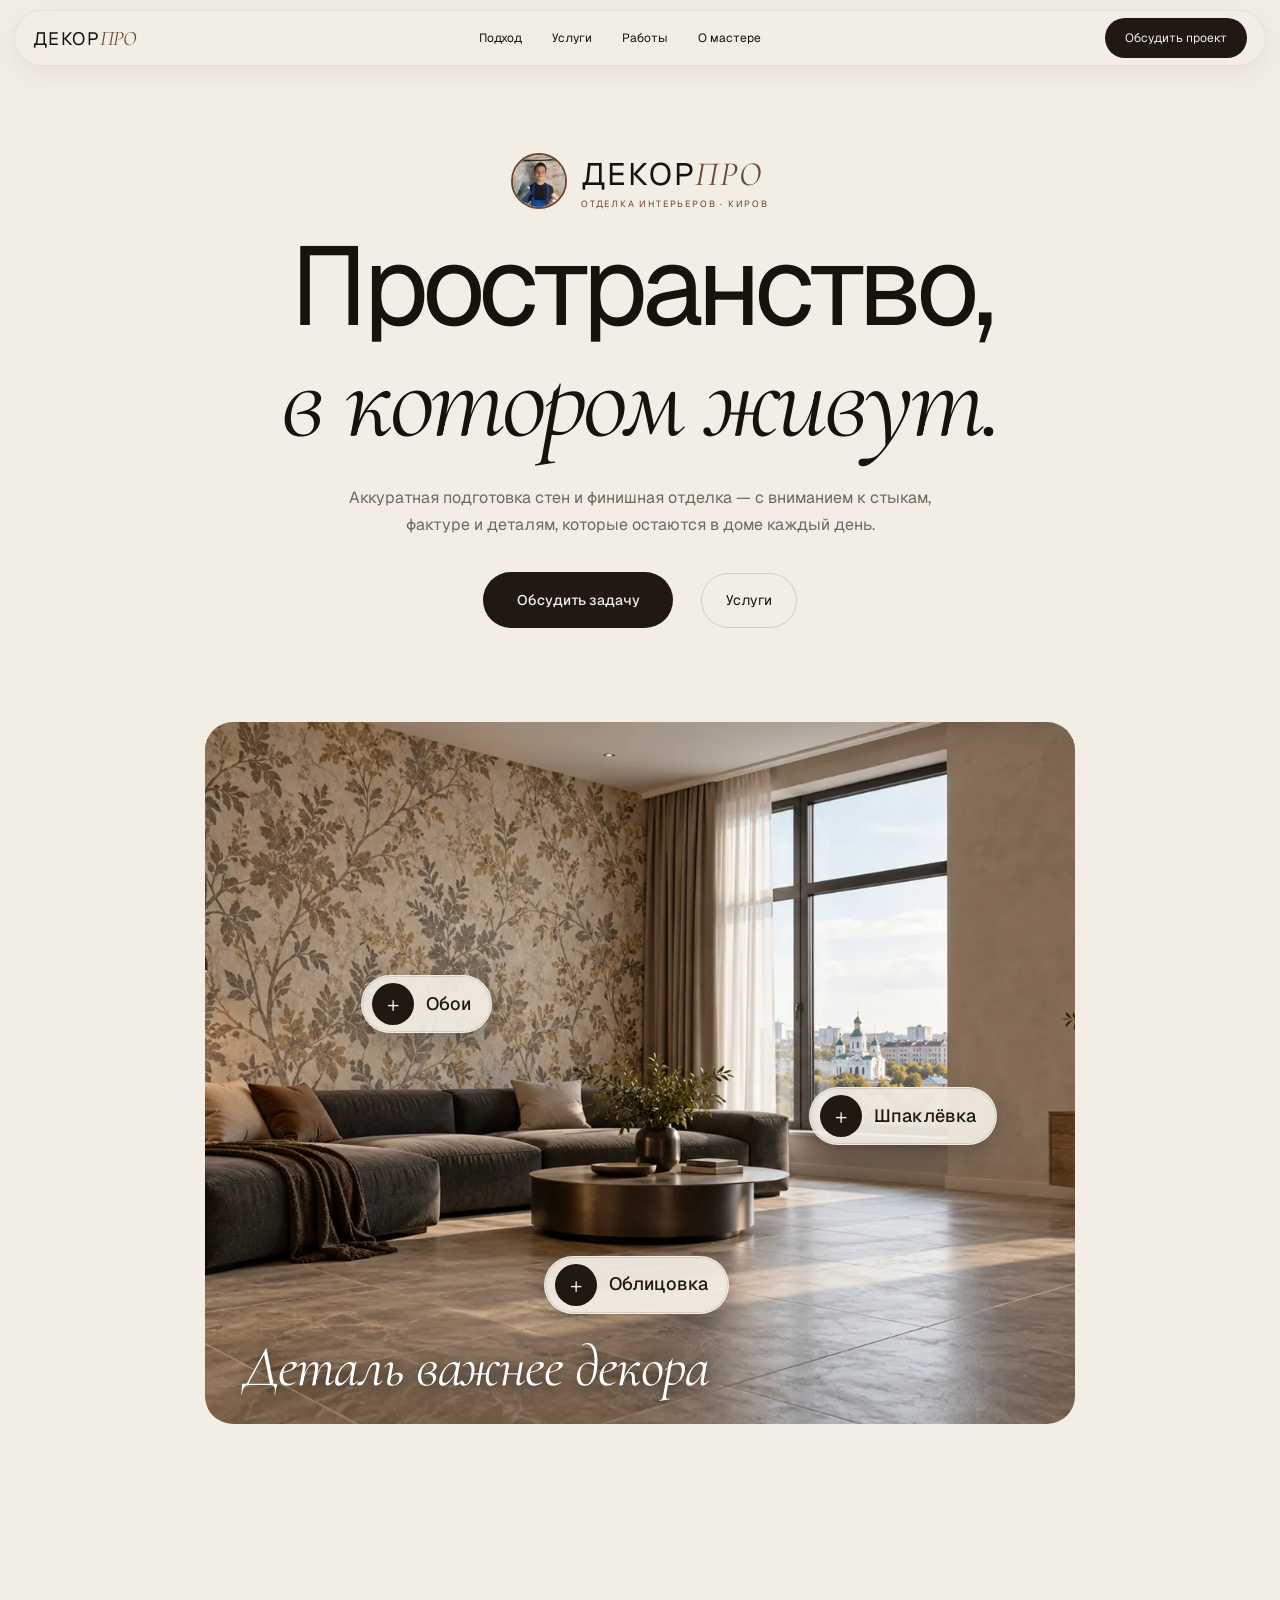
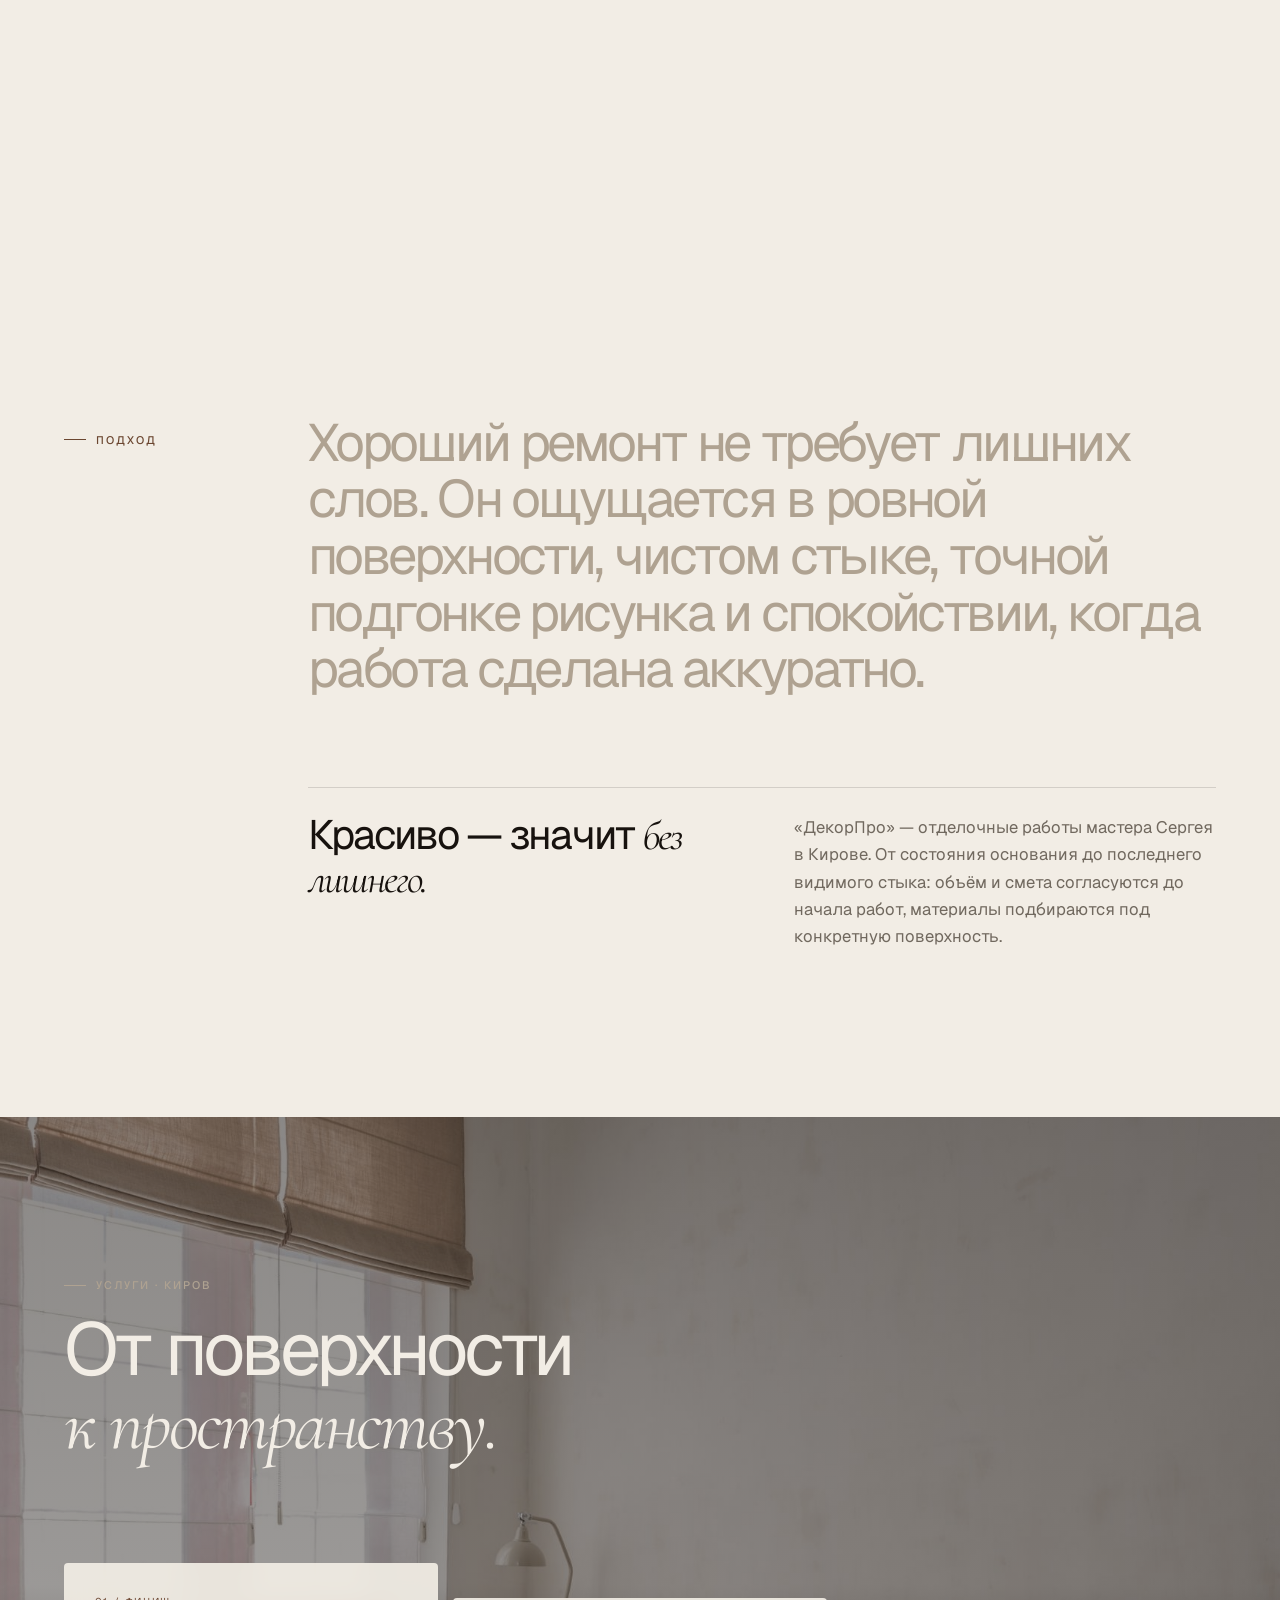
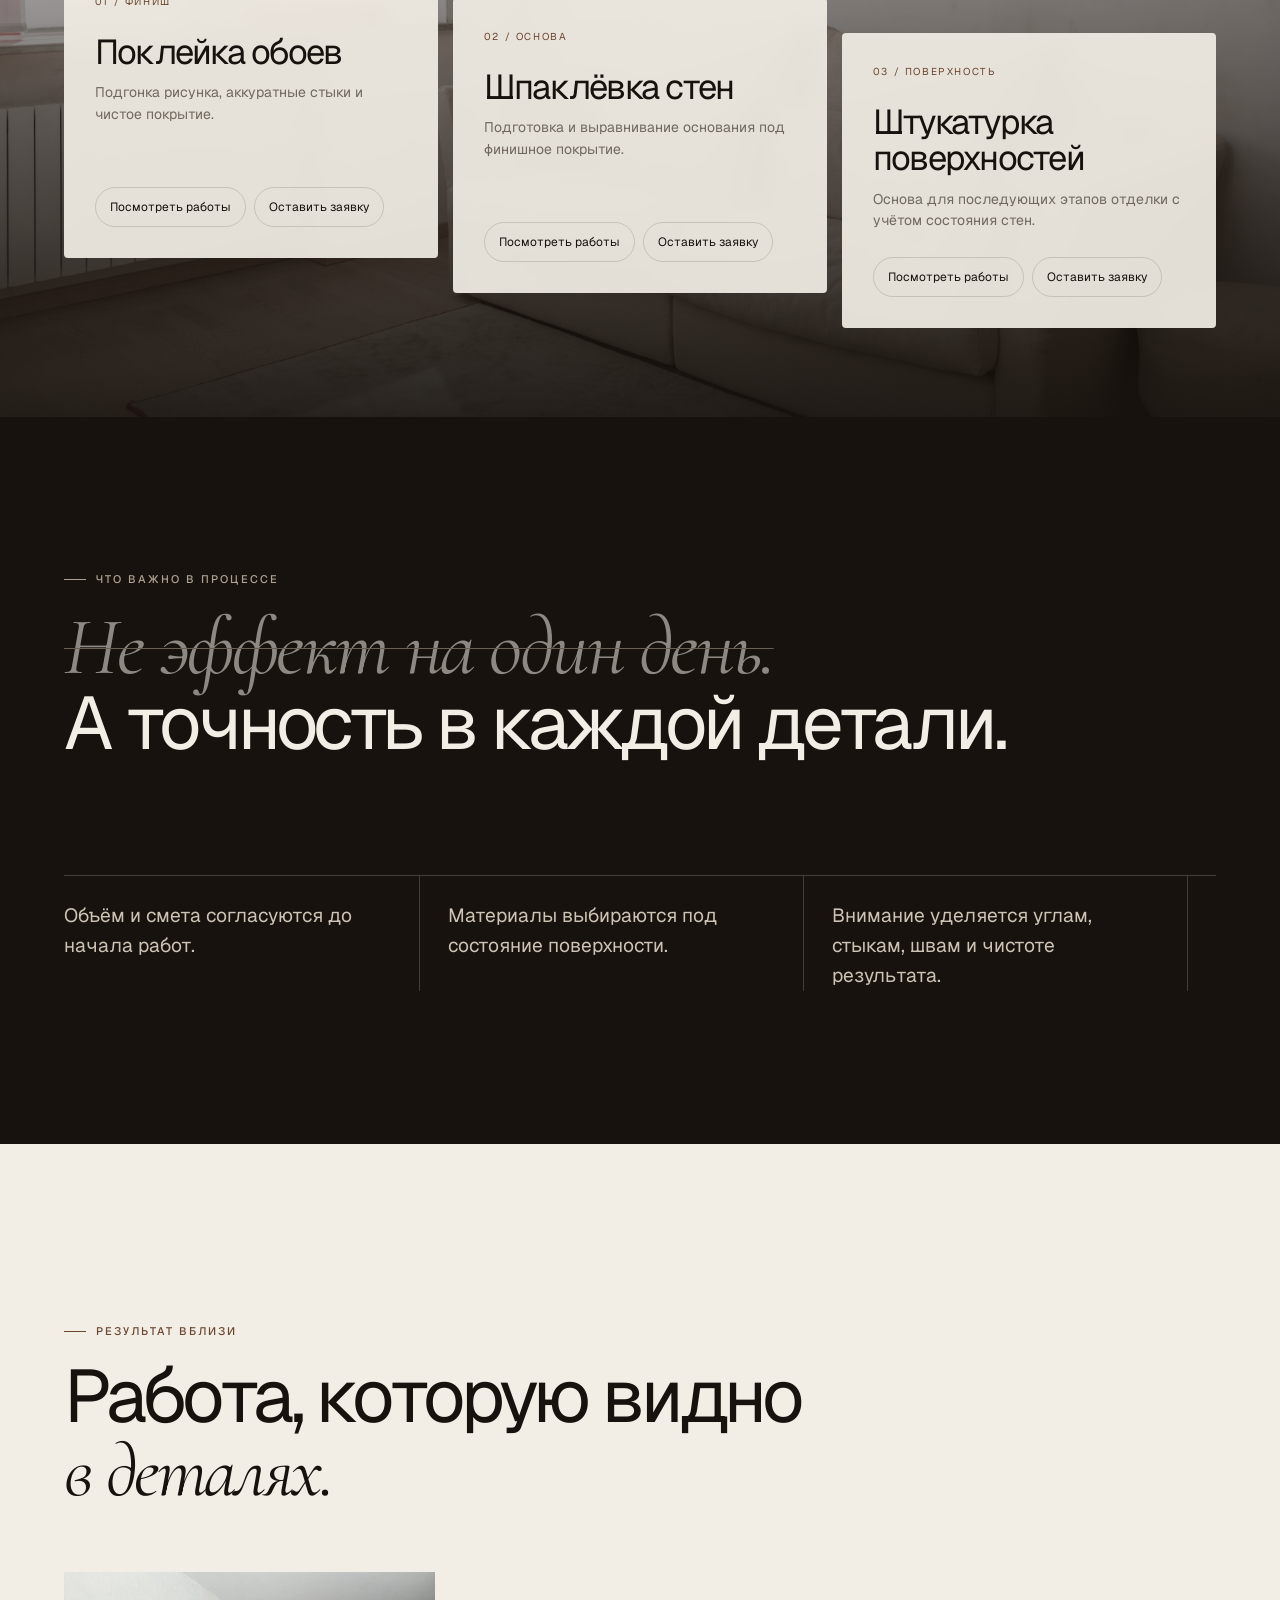
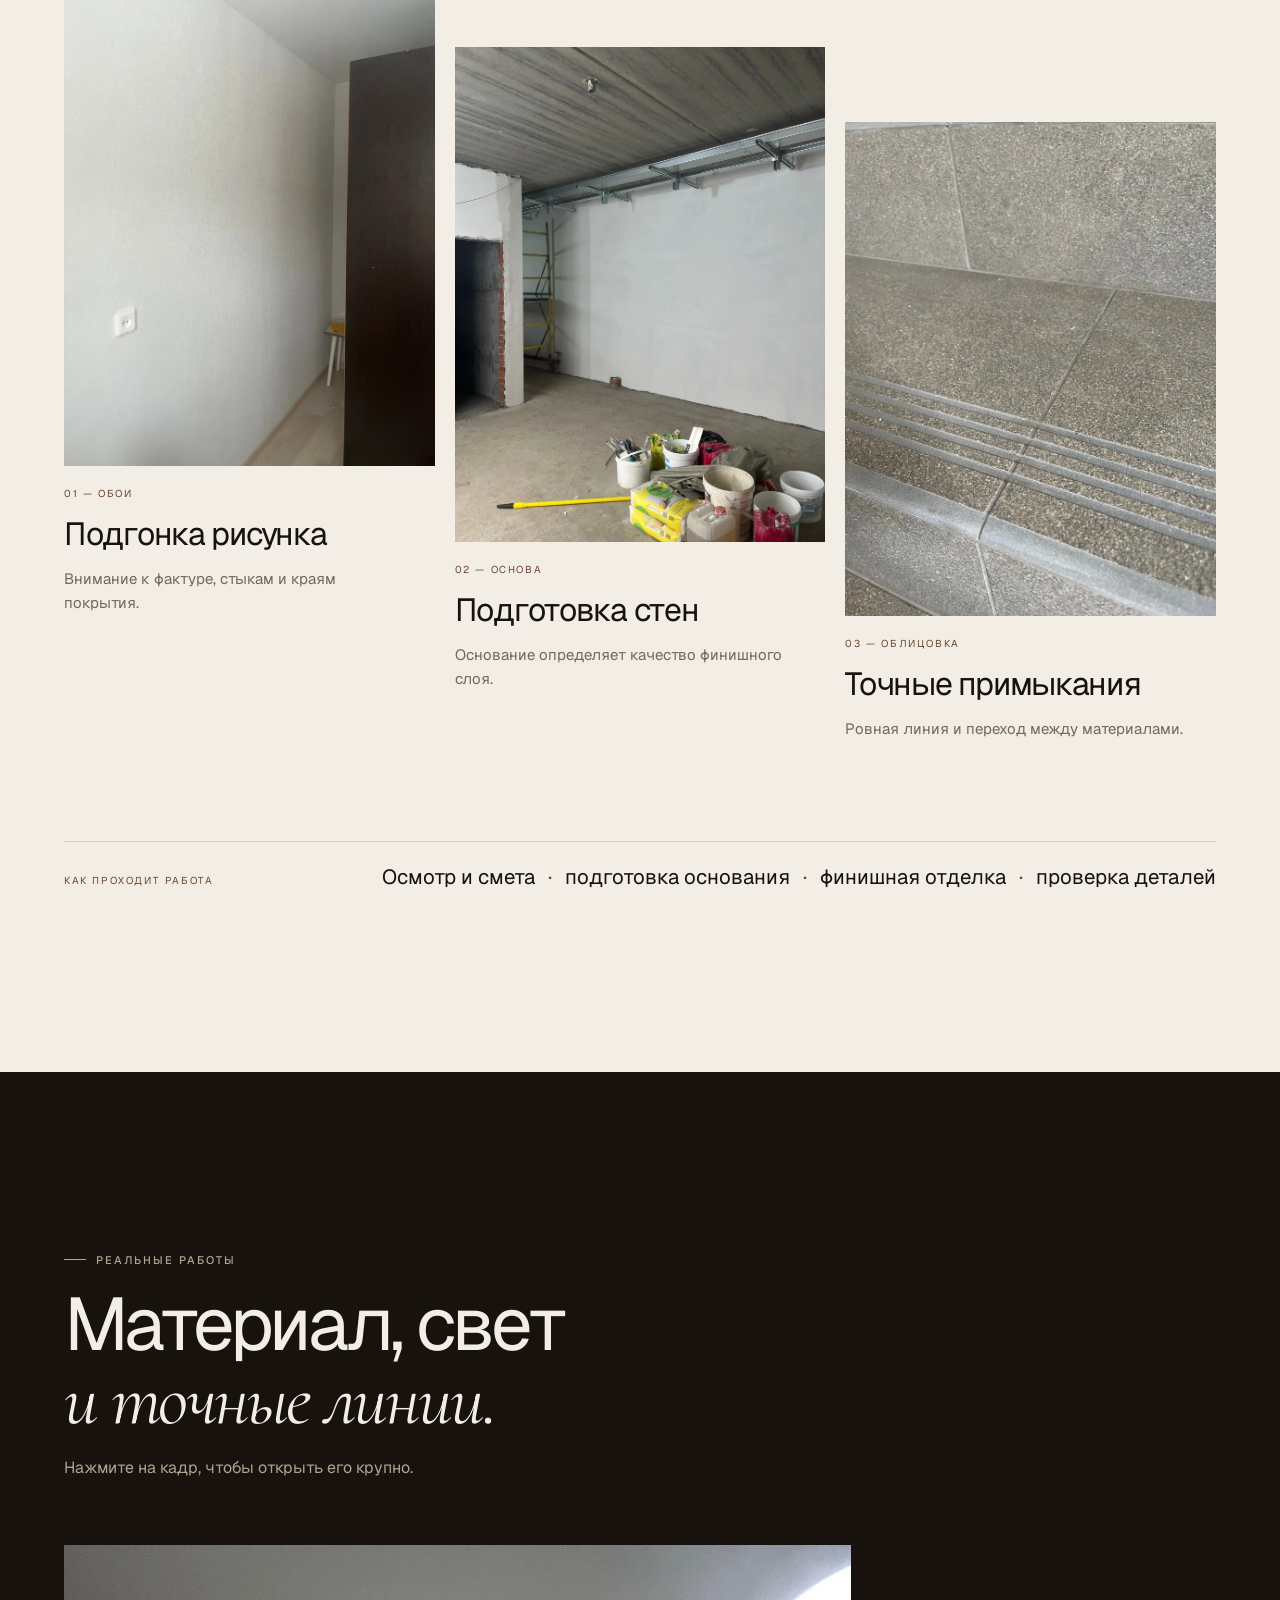
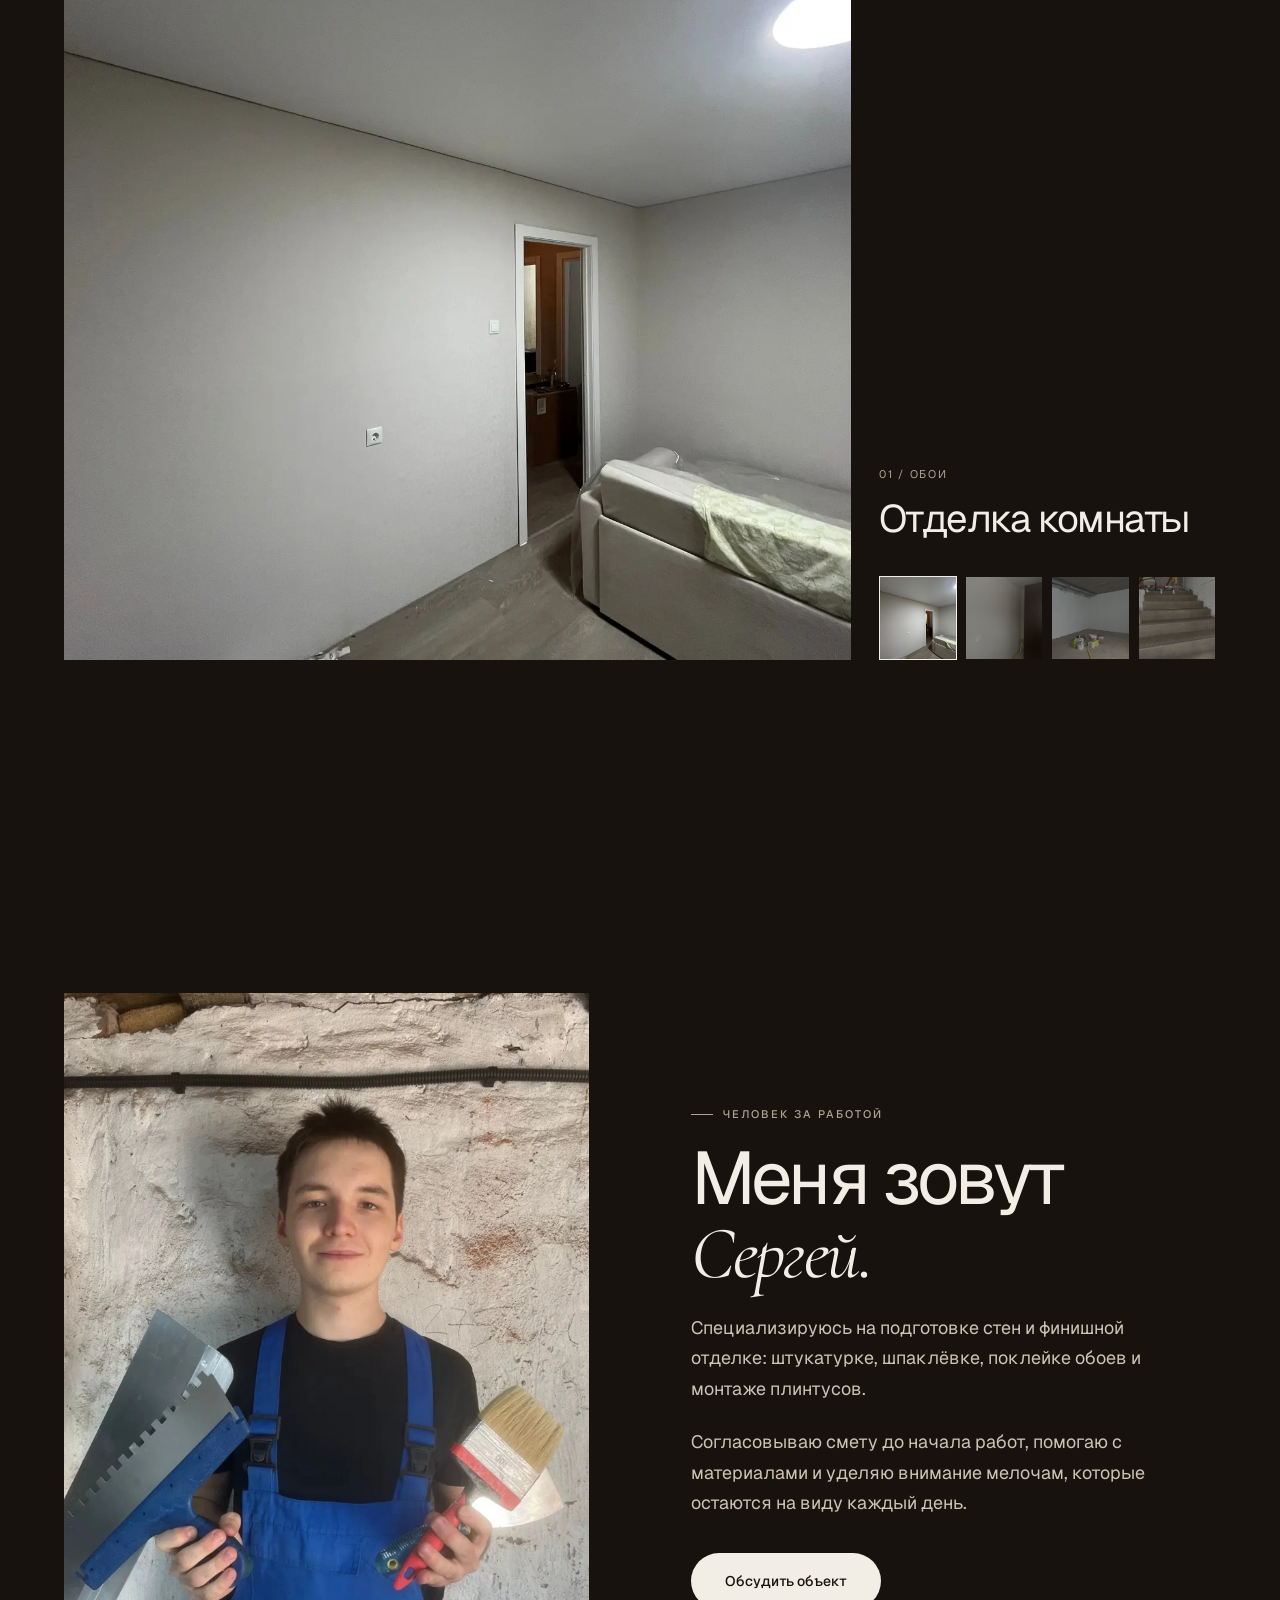
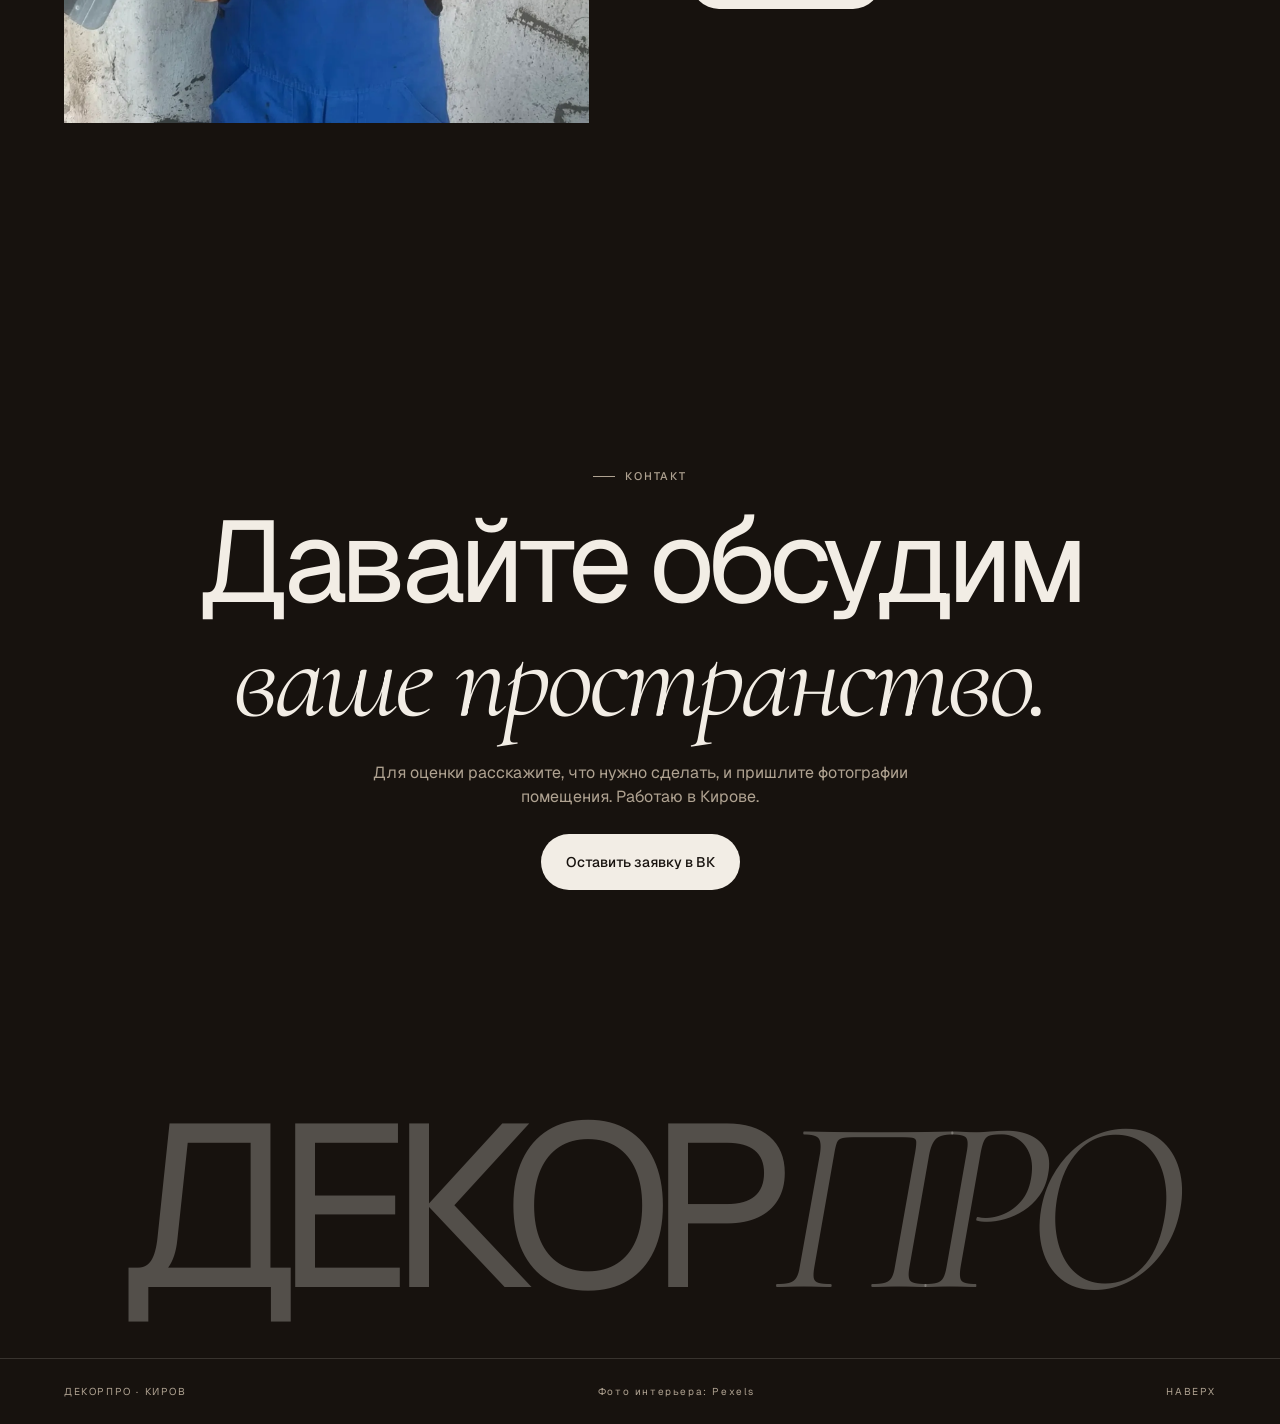
==== index.html @ c345dfd0 "Build DecorPro site and refine responsive interactions" ====
<!doctype html>
<html lang="ru">
<head>
  <meta charset="utf-8">
  <meta name="viewport" content="width=device-width,initial-scale=1">
  <meta name="description" content="ДекорПро — отделка интерьеров в Кирове. Поклейка обоев, шпаклёвка стен и штукатурка поверхностей. Работы мастера Сергея.">
  <title>ДекорПро — отделка интерьеров в Кирове</title>
  <link rel="preconnect" href="https://fonts.googleapis.com"><link rel="preconnect" href="https://fonts.gstatic.com" crossorigin>
  <link href="https://fonts.googleapis.com/css2?family=Cormorant+Garamond:ital,wght@0,400;1,400;1,500&family=Geist:wght@300..600&display=swap" rel="stylesheet">
  <link rel="stylesheet" href="site.css"><link rel="stylesheet" href="master.css"><link rel="stylesheet" href="revision.css">
</head>
<body>
  <a class="skip" href="#main">К содержанию</a>
  <div class="intro-screen" aria-hidden="true"><span>ДЕКОР</span><i>ПРО</i><small>ОТДЕЛКА ИНТЕРЬЕРОВ · КИРОВ</small></div>
  <header class="nav" data-nav>
    <a class="wordmark" href="#top" aria-label="ДекорПро — наверх">ДЕКОР<i>ПРО</i></a>
    <nav aria-label="Основная навигация"><a href="#approach">Подход</a><a href="#services">Услуги</a><a href="#works">Работы</a><a href="#master">О мастере</a></nav>
    <a class="nav-cta" href="#services">Обсудить проект</a>
    <button class="burger" type="button" aria-label="Открыть меню" aria-expanded="false" aria-controls="mobile-menu"><span></span><span></span></button>
  </header>
  <aside class="mobile-menu" id="mobile-menu" aria-hidden="true" inert><a href="#approach">Подход</a><a href="#services">Услуги</a><a href="#works">Работы</a><a href="#master">О мастере</a><a href="#services">Обсудить проект</a></aside>
  <main id="main">
    <section class="hero" id="top">
      <div class="wrap hero-copy">
        <div class="hero-brandline"><span class="hero-brandphoto"><img src="assets/sergey.webp" alt=""></span><span>ДЕКОР<i>ПРО</i><small>ОТДЕЛКА ИНТЕРЬЕРОВ · КИРОВ</small></span></div>
        <h1 class="display">Пространство,<br><span>в котором живут.</span></h1>
        <p class="hero-lead">Аккуратная подготовка стен и финишная отделка — с вниманием к стыкам, фактуре и деталям, которые остаются в доме каждый день.</p>
        <div class="hero-actions"><a class="pill" href="#room">Обсудить задачу</a><a class="quiet-link" href="#services">Услуги</a></div>
      </div>
      <div class="hero-stage" id="room" data-hero-stage><figure class="hero-frame">
        <img src="assets/room-concept.webp" alt="Визуализация тёплого интерьера с обоями, окном и отделанным полом" fetchpriority="high">
        <a class="hero-hotspot hero-hotspot--wall" href="#wallpaper">Обои</a>
        <a class="hero-hotspot hero-hotspot--window" href="#plaster">Шпаклёвка</a>
        <a class="hero-hotspot hero-hotspot--floor" href="services.html#tiling">Облицовка</a>
        <figcaption><span>Деталь важнее декора</span></figcaption>
      </figure></div>
    </section>
    <section class="approach-combined" id="approach"><div class="wrap approach-grid">
      <p class="kicker">Подход</p><div><p class="word-scrub">Хороший ремонт не требует лишних слов. Он ощущается в ровной поверхности, чистом стыке, точной подгонке рисунка и спокойствии, когда работа сделана аккуратно.</p>
      <div class="approach-story"><h2>Красиво — значит <em>без лишнего.</em></h2><p>«ДекорПро» — отделочные работы мастера Сергея в Кирове. От состояния основания до последнего видимого стыка: объём и смета согласуются до начала работ, материалы подбираются под конкретную поверхность.</p></div></div>
    </div></section>
    <section class="service-showcase" id="services"><img class="service-backdrop" src="assets/services-interior.jpg" alt="" loading="lazy"><div class="service-shade"></div><div class="wrap service-showcase-inner">
      <p class="kicker light">Услуги · Киров</p><h2 class="heading">От поверхности<br><span>к пространству.</span></h2>
      <div class="service-cards">
        <article id="wallpaper"><span>01 / ФИНИШ</span><h3>Поклейка обоев</h3><p>Подгонка рисунка, аккуратные стыки и чистое покрытие.</p><div><a href="#works">Посмотреть работы</a><a href="https://vk.ru/dekorprokirov" target="_blank" rel="noopener">Оставить заявку</a></div></article>
        <article id="plaster"><span>02 / ОСНОВА</span><h3>Шпаклёвка стен</h3><p>Подготовка и выравнивание основания под финишное покрытие.</p><div><a href="#works">Посмотреть работы</a><a href="https://vk.ru/dekorprokirov" target="_blank" rel="noopener">Оставить заявку</a></div></article>
        <article id="stucco"><span>03 / ПОВЕРХНОСТЬ</span><h3>Штукатурка поверхностей</h3><p>Основа для последующих этапов отделки с учётом состояния стен.</p><div><a href="#works">Посмотреть работы</a><a href="https://vk.ru/dekorprokirov" target="_blank" rel="noopener">Оставить заявку</a></div></article>
      </div>
    </div></section>
    <section class="dark principles"><div class="wrap"><p class="kicker light">Что важно в процессе</p><h2 class="heading"><s>Не эффект на один день.</s><br><span>А точность в каждой детали.</span></h2><div class="principle-grid"><p>Объём и смета согласуются до начала работ.</p><p>Материалы выбираются под состояние поверхности.</p><p>Внимание уделяется углам, стыкам, швам и чистоте результата.</p></div></div></section>
    <section class="details" id="details"><div class="wrap"><p class="kicker">Результат вблизи</p><h2 class="heading">Работа, которую видно<br><span>в деталях.</span></h2><div class="detail-grid">
      <article class="detail-card"><img src="assets/oboi-2.webp" alt="Фактура обоев" loading="lazy"><span>01 — ОБОИ</span><h3>Подгонка рисунка</h3><p>Внимание к фактуре, стыкам и краям покрытия.</p></article>
      <article class="detail-card"><img src="assets/shpaklevka-2.webp" alt="Подготовленная стена" loading="lazy"><span>02 — ОСНОВА</span><h3>Подготовка стен</h3><p>Основание определяет качество финишного слоя.</p></article>
      <article class="detail-card"><img src="assets/oblicovka-2.webp" alt="Деталь облицовки" loading="lazy"><span>03 — ОБЛИЦОВКА</span><h3>Точные примыкания</h3><p>Ровная линия и переход между материалами.</p></article>
    </div><div class="compact-steps"><span>КАК ПРОХОДИТ РАБОТА</span><p>Осмотр и смета <i>·</i> подготовка основания <i>·</i> финишная отделка <i>·</i> проверка деталей</p></div></div></section>
    <section class="portfolio dark" id="works"><div class="wrap"><p class="kicker light">Реальные работы</p><h2 class="heading">Материал, свет<br><span>и точные линии.</span></h2><p class="portfolio-lead">Нажмите на кадр, чтобы открыть его крупно.</p><div class="gallery" data-gallery>
      <button class="gallery-main" type="button" data-open-image aria-label="Открыть фотографию крупно"><img src="assets/oboi-1.webp" alt="Отделка комнаты обоями" data-gallery-image></button>
      <div class="gallery-copy"><p data-gallery-label>01 / ОБОИ</p><h3 data-gallery-title>Отделка комнаты</h3><div class="gallery-thumbs">
        <button type="button" class="active" aria-label="Фото: отделка комнаты" aria-pressed="true" data-src="assets/oboi-1.webp" data-alt="Отделка комнаты обоями" data-label="01 / ОБОИ" data-title="Отделка комнаты"><img src="assets/oboi-1.webp" alt=""></button>
        <button type="button" aria-label="Фото: фактура обоев" aria-pressed="false" data-src="assets/oboi-2.webp" data-alt="Фактура обоев" data-label="02 / ОБОИ" data-title="Деталь покрытия"><img src="assets/oboi-2.webp" alt=""></button>
        <button type="button" aria-label="Фото: шпаклёвка стен" aria-pressed="false" data-src="assets/shpaklevka-1.webp" data-alt="Подготовленные стены" data-label="03 / ШПАКЛЁВКА" data-title="Подготовка стен"><img src="assets/shpaklevka-1.webp" alt=""></button>
        <button type="button" aria-label="Фото: отделка ступеней" aria-pressed="false" data-src="assets/oblicovka-1.webp" data-alt="Облицовка ступеней" data-label="04 / ОБЛИЦОВКА" data-title="Отделка ступеней"><img src="assets/oblicovka-1.webp" alt=""></button>
      </div></div></div></div></section>
    <section class="master dark" id="master"><div class="wrap master-grid"><img src="assets/sergey.webp" alt="Мастер Сергей с инструментами" loading="lazy"><div><p class="kicker light">Человек за работой</p><h2 class="heading">Меня зовут<br><span>Сергей.</span></h2><p>Специализируюсь на подготовке стен и финишной отделке: штукатурке, шпаклёвке, поклейке обоев и монтаже плинтусов.</p><p>Согласовываю смету до начала работ, помогаю с материалами и уделяю внимание мелочам, которые остаются на виду каждый день.</p><a class="pill light-pill" href="#contact">Обсудить объект</a></div></div></section>
    <section class="contact dark" id="contact"><div class="wrap"><p class="kicker light">Контакт</p><h2 class="contact-title">Давайте обсудим<br><span>ваше пространство.</span></h2><p>Для оценки расскажите, что нужно сделать, и пришлите фотографии помещения. Работаю в Кирове.</p><a class="pill light-pill" href="https://vk.ru/dekorprokirov" target="_blank" rel="noopener">Оставить заявку в ВК</a><div class="big-brand">ДЕКОР<i>ПРО</i></div></div></section>
  </main>
  <footer><span>ДЕКОРПРО · КИРОВ</span><a href="https://www.pexels.com/photo/couch-in-room-8092177/" target="_blank" rel="noopener">Фото интерьера: Pexels</a><a href="#top">НАВЕРХ</a></footer>
  <dialog class="image-dialog" data-image-dialog><button type="button" aria-label="Закрыть фотографию" data-image-close>×</button><img alt=""></dialog>
  <script src="site.js"></script><script src="revision.js"></script>
</body></html>
---- site.css ----
@import url('https://fonts.googleapis.com/css2?family=Cormorant+Garamond:ital,wght@0,400;1,400;1,500&family=Geist:wght@300..600&display=swap');
:root{--cream:#f2ede5;--linen:#e8e0d4;--sand:#afa291;--taupe:#8b7c69;--walnut:#6b4630;--espresso:#221812;--dark:#17120e;--ink:#17120e;--muted:#71695f;--hair:rgba(23,18,14,.14);--gutter:clamp(18px,5vw,70px);--max:1380px;--serif:'Cormorant Garamond',Georgia,serif;--sans:Geist,Arial,sans-serif;--ease:cubic-bezier(.23,1,.32,1)}
*{box-sizing:border-box}html{scroll-behavior:smooth}body{margin:0;background:var(--cream);color:var(--ink);font-family:var(--sans);line-height:1.5;overflow-x:clip}a{color:inherit;text-decoration:none}button,input,textarea{font:inherit}button{cursor:pointer}img{max-width:100%;display:block}p,h1,h2,h3{margin:0}.wrap{max-width:calc(var(--max) + 2 * var(--gutter));padding-inline:var(--gutter);margin:auto}.skip{position:fixed;z-index:1000;top:10px;left:10px;background:var(--dark);color:var(--cream);padding:10px 14px;transform:translateY(-150%)}.skip:focus{transform:none}:focus-visible{outline:2px solid var(--walnut);outline-offset:4px}.kicker{font-size:11px;text-transform:uppercase;letter-spacing:.18em;color:var(--walnut);font-weight:500;display:flex;gap:10px;align-items:center}.kicker:before{content:'';width:22px;height:1px;background:currentColor}.kicker.light{color:var(--sand)}.display,.heading,.contact-title{font-weight:400;letter-spacing:-.055em;line-height:.98}.display{font-size:clamp(3.5rem,9vw,9rem)}.heading{font-size:clamp(2.65rem,5.8vw,6.25rem);margin-top:20px}.display span,.heading span,.contact-title span,.modal h2 span{font-family:var(--serif);font-style:italic;font-weight:400;letter-spacing:-.035em}.dark{background:var(--dark);color:var(--cream)}
.intro-screen{position:fixed;z-index:200;inset:0;background:var(--cream);display:grid;place-content:center;text-align:center;gap:0;font-size:clamp(4rem,13vw,13rem);letter-spacing:-.09em;line-height:.65;animation:intro 1.45s var(--ease) forwards}.intro-screen i{font:italic 1em var(--serif);color:var(--walnut)}.intro-screen small{font:500 10px var(--sans);letter-spacing:.28em;margin-top:36px}.no-js .intro-screen{display:none}@keyframes intro{0%,55%{opacity:1;clip-path:inset(0)}100%{opacity:0;visibility:hidden;clip-path:inset(0 0 100% 0)}}
.nav{height:74px;position:fixed;inset:0 0 auto;z-index:40;display:flex;align-items:center;justify-content:space-between;padding:0 var(--gutter);transition:transform .45s var(--ease),background .3s,color .3s}.nav.scrolled{background:rgba(242,237,229,.92);backdrop-filter:blur(12px)}.nav.hidden{transform:translateY(-110%)}.wordmark{font-size:18px;letter-spacing:.08em}.wordmark i{font:italic 1.15em var(--serif);color:var(--walnut);letter-spacing:-.04em}.nav nav{display:flex;gap:30px;font-size:12px}.nav nav a{position:relative}.nav nav a:after{content:'';position:absolute;height:1px;background:currentColor;inset:auto 0 -5px;scale:0 1;transform-origin:left;transition:scale .3s}.nav nav a:hover:after{scale:1}.nav-cta{font-size:12px;border-bottom:1px solid var(--ink);padding-bottom:4px}.nav-cta b{color:var(--walnut);margin-left:8px}.burger,.mobile-menu{display:none}
.hero{padding-top:clamp(110px,16vh,185px)}.hero-copy{position:relative;z-index:2}.hero-lead{max-width:440px;font-size:clamp(15px,1.25vw,19px);line-height:1.65;margin-top:30px;color:var(--muted)}.hero-actions{display:flex;align-items:center;gap:28px;margin-top:34px}.pill{border:0;background:var(--espresso);color:var(--cream);border-radius:999px;min-height:56px;padding:7px 8px 7px 24px;display:inline-flex;align-items:center;gap:22px;font-size:14px;transition:background .3s,transform .3s}.pill b{display:grid;place-items:center;width:40px;height:40px;border-radius:50%;background:rgba(255,255,255,.12);font-size:17px;transition:transform .4s var(--ease)}.pill:hover{background:#3b2a20}.pill:hover b{transform:translateX(3px) rotate(-8deg)}.quiet-link{font-size:14px;border-bottom:1px solid var(--ink);padding-bottom:5px}.hero-stage{height:155vh;margin-top:clamp(65px,10vw,145px);position:relative}.hero-frame{position:sticky;top:0;margin:0 auto;width:min(83vw,1120px);height:100vh;border-radius:28px;overflow:hidden;transition:width .1s,border-radius .1s}.hero-frame img{width:100%;height:100%;object-fit:cover;object-position:center}.hero-frame figcaption{position:absolute;inset:auto 25px 22px;color:white;font-size:10px;letter-spacing:.14em;display:flex;justify-content:space-between;width:calc(100% - 50px);text-shadow:0 2px 10px #000}.hero-frame figcaption:before{content:'';position:absolute;inset:-25px -25px;background:linear-gradient(transparent,#0008);z-index:-1}
.manifesto{padding:clamp(110px,16vw,240px) 0}.word-scrub{font-size:clamp(2rem,4.6vw,5.5rem);line-height:1.08;letter-spacing:-.05em;max-width:1140px;margin-top:34px}.word-scrub span{color:var(--sand);transition:color .4s}.word-scrub span.on{color:var(--ink)}.principles{padding:clamp(100px,12vw,170px) 0}.section-head{max-width:1000px}.principle-grid{margin-top:clamp(65px,9vw,130px);display:grid;grid-template-columns:repeat(3,1fr);border-top:1px solid rgba(242,237,229,.2)}.principle-grid p{padding:25px 28px 0 0;font-size:clamp(16px,1.5vw,20px);line-height:1.55;color:#cdc3b5;border-right:1px solid rgba(242,237,229,.2);margin-right:28px}.process{padding:clamp(80px,12vw,160px) 0;background:var(--linen)}.process-grid{display:grid;grid-template-columns:1.05fr .95fr;gap:clamp(35px,8vw,120px)}.process-media{height:70vh;min-height:580px;position:sticky;top:11vh;overflow:hidden}.process-media img{height:100%;width:100%;object-fit:cover;transition:opacity .35s,transform .6s var(--ease)}.process-media img.changing{opacity:.25;transform:scale(1.04)}.process-count{position:absolute;inset:auto 20px 18px;display:flex;gap:12px;align-items:center;color:white;font-size:12px;letter-spacing:.15em}.process-count i{height:1px;background:white;width:35px}.process-list{padding-top:5px}.process-list .kicker{margin-bottom:35px}.process-list article{padding:24px 0;border-top:1px solid var(--hair);opacity:.38;transition:opacity .35s}.process-list article.is-active{opacity:1}.process-list article span{font-size:11px;letter-spacing:.15em;color:var(--walnut)}.process-list h3{font-size:clamp(25px,3vw,42px);font-weight:400;letter-spacing:-.04em;margin:8px 0}.process-list p{color:var(--muted);max-width:370px}.ticker{overflow:hidden;white-space:nowrap;background:var(--walnut);color:var(--cream);padding:21px 0;font-size:clamp(28px,4vw,60px);letter-spacing:-.04em}.ticker div{display:inline-block;animation:ticker 24s linear infinite}.ticker i{font-family:var(--serif);font-style:italic;color:var(--sand)}@keyframes ticker{to{transform:translateX(-50%)}}.portfolio{padding:clamp(100px,14vw,190px) 0}.section-head.side{max-width:none;display:flex;justify-content:space-between;align-items:end;gap:40px}.section-head.side>p{max-width:320px;color:var(--sand);font-size:15px}.gallery{margin-top:65px;display:grid;grid-template-columns:1.4fr .6fr;gap:28px}.gallery-main{aspect-ratio:1.1;overflow:hidden;background:var(--espresso)}.gallery-main img{width:100%;height:100%;object-fit:cover;transition:opacity .25s,transform .5s}.gallery-main img.fade{opacity:.2;transform:scale(1.03)}.gallery-copy{display:flex;flex-direction:column;justify-content:end}.gallery-copy>p{font-size:11px;letter-spacing:.16em;color:var(--sand)}.gallery-copy h3{font-size:clamp(28px,3vw,45px);font-weight:400;letter-spacing:-.04em;margin:8px 0 28px}.gallery-thumbs{display:grid;grid-template-columns:repeat(4,1fr);gap:8px}.gallery-thumbs button{padding:0;border:1px solid transparent;background:none;opacity:.55;transition:opacity .25s,border .25s}.gallery-thumbs button.active{opacity:1;border-color:var(--cream)}.gallery-thumbs img{width:100%;height:82px;object-fit:cover}.services{padding:clamp(100px,14vw,190px) 0}.service-list{border-top:1px solid var(--hair);margin-top:65px}.service-list a{display:grid;grid-template-columns:70px 1fr 160px 28px;gap:20px;align-items:center;padding:24px 0;border-bottom:1px solid var(--hair);transition:padding .35s,color .3s}.service-list a:hover{padding-inline:14px;color:var(--walnut)}.service-list span,.service-list small{font-size:11px;letter-spacing:.12em}.service-list strong{font-size:clamp(24px,3vw,42px);font-weight:400;letter-spacing:-.04em}.service-list b{font-size:22px;font-weight:400}.selector{padding:clamp(90px,12vw,160px) 0}.selector-grid{display:grid;grid-template-columns:1fr 1fr;gap:10vw}.repair-choice fieldset{border:0;padding:0;margin:0}.repair-choice legend{font-size:11px;text-transform:uppercase;letter-spacing:.16em;color:var(--sand);margin-bottom:18px}.repair-choice label{display:block;border-top:1px solid rgba(242,237,229,.22);padding:16px 0;font-size:clamp(22px,2.5vw,35px);cursor:pointer}.repair-choice label:last-of-type{border-bottom:1px solid rgba(242,237,229,.22)}.repair-choice input{position:absolute;opacity:0}.repair-choice label span{display:flex;justify-content:space-between}.repair-choice label span:after{content:'+';color:var(--sand);opacity:0;transition:opacity .25s}.repair-choice input:checked+span{color:var(--sand)}.repair-choice input:checked+span:after{opacity:1}.light-pill{background:var(--cream);color:var(--ink);margin-top:28px}.light-pill b{background:rgba(23,18,14,.08)}.form-hint{font-size:12px;color:var(--sand);margin-top:14px}.faq{padding:clamp(100px,14vw,190px) 0}.faq-list{margin-top:60px;border-top:1px solid var(--hair)}.faq-list article{border-bottom:1px solid var(--hair)}.faq-list button{width:100%;border:0;background:none;padding:23px 0;display:flex;text-align:left;align-items:center;justify-content:space-between;font-size:clamp(20px,2.3vw,34px);letter-spacing:-.04em}.faq-list button i{font-style:normal;color:var(--walnut);transition:transform .35s}.faq-list article>div{display:grid;grid-template-rows:0fr;transition:grid-template-rows .4s var(--ease)}.faq-list article>div p{overflow:hidden;max-width:680px;color:var(--muted);padding:0;transition:padding .4s}.faq-list article.open>div{grid-template-rows:1fr}.faq-list article.open>div p{padding:0 0 26px}.faq-list article.open button i{transform:rotate(45deg)}.contact{padding:clamp(110px,15vw,220px) 0 0;text-align:center;overflow:hidden}.contact .kicker{justify-content:center}.contact-title{font-size:clamp(3.8rem,9vw,10rem);margin:20px 0 26px}.contact>div>p:not(.kicker){max-width:540px;margin:0 auto;color:var(--sand);font-size:16px}.contact .pill{margin-top:35px}.big-brand{font-size:clamp(5rem,18vw,22rem);letter-spacing:-.1em;line-height:.72;margin-top:clamp(100px,13vw,200px);white-space:nowrap;color:rgba(242,237,229,.12)}.big-brand i{font:italic 1.08em var(--serif)}footer{background:var(--dark);color:var(--sand);border-top:1px solid rgba(242,237,229,.15);padding:25px var(--gutter);font-size:10px;letter-spacing:.16em;display:flex;justify-content:space-between}.modal{border:0;padding:0;background:transparent;max-width:620px;width:calc(100% - 30px)}.modal::backdrop{background:rgba(23,18,14,.68);backdrop-filter:blur(5px)}.modal form{position:relative;background:var(--cream);padding:clamp(28px,5vw,58px);display:grid;gap:14px}.modal h2{font-size:clamp(40px,5vw,66px);font-weight:400;line-height:.95;letter-spacing:-.05em;margin:10px 0 16px}.modal input,.modal textarea{border:0;border-bottom:1px solid var(--hair);background:transparent;padding:14px 0;outline:0}.modal textarea{resize:vertical}.modal-close{position:absolute;right:18px;top:14px;border:0;background:none;font-size:32px}.modal-note{font-size:11px;color:var(--muted);margin-top:5px}
@media(max-width:760px){.nav{height:62px}.nav nav,.nav-cta{display:none}.burger{display:grid;gap:5px;border:0;background:none;padding:12px}.burger span{width:24px;height:1px;background:currentColor;transition:transform .3s}.burger.open span:first-child{transform:translateY(3px) rotate(45deg)}.burger.open span:last-child{transform:translateY(-3px) rotate(-45deg)}.mobile-menu{position:fixed;z-index:35;inset:0;background:var(--dark);color:var(--cream);padding:110px var(--gutter) 30px;flex-direction:column;gap:16px;font-size:clamp(38px,11vw,62px);letter-spacing:-.06em;transform:translateY(-100%);transition:transform .55s var(--ease)}.mobile-menu.open{display:flex;transform:none}.mobile-menu a:last-child{font:italic .95em var(--serif);color:var(--sand);margin-top:auto}.hero{padding-top:120px}.hero-stage{height:110vh;margin-top:60px}.hero-frame{width:calc(100vw - 28px);height:70vh;top:15vh}.hero-frame figcaption{font-size:8px;inset:auto 15px 14px;width:calc(100% - 30px)}.hero-frame figcaption:before{inset:-16px -15px}.hero-actions{gap:18px}.process-grid,.selector-grid,.gallery{grid-template-columns:1fr}.process-media{height:52vh;min-height:360px;position:relative;top:auto}.process-list{margin-top:30px}.principle-grid{grid-template-columns:1fr}.principle-grid p{padding:20px 0;border-right:0;border-bottom:1px solid rgba(242,237,229,.2);margin:0}.section-head.side{display:block}.section-head.side>p{margin-top:22px}.gallery{margin-top:40px}.gallery-main{aspect-ratio:1/.9}.gallery-thumbs img{height:60px}.service-list{margin-top:42px}.service-list a{grid-template-columns:34px 1fr 22px;gap:11px}.service-list small{grid-column:2}.service-list b{grid-column:3;grid-row:1/3}.selector-grid{gap:50px}.faq-list{margin-top:42px}.contact{padding-top:110px}footer{gap:15px;flex-wrap:wrap}.intro-screen small{margin-top:20px}.word-scrub{line-height:1.12}}
/* Centered opening composition, aligned with the observed reference. */
.story{padding:clamp(100px,14vw,190px) 0;background:var(--linen)}.story-grid{display:grid;grid-template-columns:1.1fr .9fr;gap:8vw}.story-copy{padding-top:70px}.story-copy p{font-size:clamp(17px,1.5vw,22px);line-height:1.65;margin-bottom:24px;color:#4f463c}.story-copy span{font-size:10px;letter-spacing:.17em;color:var(--walnut)}.identity{padding:clamp(90px,12vw,160px) 0;background:var(--cream)}.identity-grid{display:grid;grid-template-columns:.4fr 1fr;gap:5vw;align-items:start}.identity-mark{font-size:clamp(4rem,11vw,12rem);letter-spacing:-.09em;line-height:1;margin-bottom:25px}.identity-mark i{font:italic 1.05em var(--serif);color:var(--walnut)}.identity-grid p:last-child{max-width:580px;color:var(--muted);font-size:clamp(18px,1.5vw,23px);line-height:1.55}.details{padding:clamp(100px,14vw,190px) 0;background:var(--cream)}.detail-grid{display:grid;grid-template-columns:repeat(3,1fr);gap:20px;margin-top:65px}.detail-card img{aspect-ratio:3/4;width:100%;object-fit:cover;background:var(--linen)}.detail-card:nth-child(2){padding-top:75px}.detail-card:nth-child(3){padding-top:150px}.detail-card span{display:block;color:var(--walnut);font-size:10px;letter-spacing:.16em;margin-top:20px}.detail-card h3{font-size:clamp(24px,2.5vw,36px);font-weight:400;letter-spacing:-.04em;margin:9px 0}.detail-card p{font-size:15px;color:var(--muted);line-height:1.6;max-width:340px}.motion-ready .split-reveal,.motion-ready .reveal,.motion-ready .detail-card,.motion-ready .story-copy{opacity:0;transform:translateY(32px);transition:opacity .8s var(--ease),transform .8s var(--ease)}.motion-ready .split-reveal.visible,.motion-ready .reveal.visible,.motion-ready .detail-card.visible,.motion-ready .story-copy.visible{opacity:1;transform:none}.motion-ready .hero .split-reveal,.motion-ready .hero .reveal{animation:hero-enter .8s var(--ease) 1.3s both}@keyframes hero-enter{from{opacity:0;transform:translateY(28px)}to{opacity:1;transform:none}}
@media(max-width:760px){.story-grid,.identity-grid{grid-template-columns:1fr}.story-copy{padding-top:15px}.detail-grid{grid-template-columns:1fr;gap:45px}.detail-card:nth-child(2),.detail-card:nth-child(3){padding-top:0}.detail-card img{aspect-ratio:4/3}.identity-mark{font-size:clamp(3.7rem,13vw,7rem)}}
.nav:not(.static){inset:10px 14px auto;height:56px;border-radius:999px;border:1px solid rgba(23,18,14,.06);background:rgba(242,237,229,.82);box-shadow:0 8px 24px rgba(34,24,18,.055);padding:0 18px;backdrop-filter:blur(16px)}
.nav-cta{border:0;border-radius:999px;padding:11px 19px;background:var(--espresso);color:var(--cream)}
.hero-copy{text-align:center}.hero-copy .kicker{justify-content:center;margin-bottom:28px}.hero-copy .display{font-size:clamp(2.65rem,8.7vw,9rem);line-height:.99}.hero-lead{max-width:590px;margin:30px auto 0}.hero-actions{justify-content:center}.hero-actions .quiet-link{border:1px solid var(--hair);border-radius:999px;padding:16px 24px}.hero-stage{margin-top:94px}.hero-frame{width:68vw;max-width:none}
@media(max-width:520px){.hero{padding-top:125px}.hero-actions{flex-wrap:wrap;gap:12px}.hero-copy .display{font-size:clamp(2.55rem,10vw,3.6rem)}.hero-stage{margin-top:65px}.hero-frame{width:88vw}.hero-lead{font-size:15px}}
@media(prefers-reduced-motion:reduce){*,*:before,*:after{animation-duration:.01ms!important;transition-duration:.01ms!important;scroll-behavior:auto!important}.intro-screen{display:none}.hero-frame{position:relative;top:auto}.hero-stage{height:auto;padding-bottom:20px}.mobile-menu{transition:none}}

.no-intro .hero .split-reveal,.no-intro .hero .reveal{animation-delay:.12s}
---- master.css ----
.master{padding:clamp(90px,12vw,170px) 0}.master-grid{display:grid;grid-template-columns:1fr 1fr;gap:clamp(40px,8vw,120px);align-items:center}.master-grid>img{width:100%;height:clamp(480px,58vw,730px);object-fit:cover;object-position:center 28%}.master-grid>div>p:not(.kicker){max-width:490px;color:#cdc3b5;line-height:1.7;font-size:clamp(16px,1.4vw,20px);margin-top:23px}.master-grid .pill{margin-top:35px}@media(max-width:760px){.master-grid{grid-template-columns:1fr}.master-grid>img{height:450px}.master-grid>div{padding-bottom:10px}}
---- revision.css ----
.nav:not(.static){background:rgba(242,237,229,.9)}
.hero{padding-top:clamp(120px,17vh,185px)}
.hero-brandline{display:inline-flex;align-items:center;gap:14px;margin-bottom:22px;text-align:left;font-size:clamp(20px,2.5vw,31px);letter-spacing:.06em;line-height:1}
.hero-brandline i{font:italic 1.1em var(--serif);color:var(--walnut)}
.hero-brandline small{display:block;margin-top:5px;color:var(--walnut);font-size:9px;letter-spacing:.2em}
.hero-brandphoto{display:block;width:56px;height:56px;border-radius:50%;overflow:hidden;border:2px solid var(--walnut);flex:none}
.hero-brandphoto img{width:100%;height:100%;object-fit:cover;object-position:center 18%}
.hero-frame{isolation:isolate}
.hero-frame>img{object-position:58% center}
.hero-frame figcaption{font:italic clamp(24px,3.2vw,54px)/1 var(--serif);letter-spacing:-.02em;text-transform:none;inset:auto auto 25px 35px;width:auto}
.hero-frame figcaption:before{inset:-24px -35px}
.hero-hotspot{position:absolute;z-index:2;display:inline-flex;align-items:center;min-height:40px;padding:7px 16px;background:rgba(23,18,14,.88);border:1px solid rgba(242,237,229,.5);border-radius:999px;color:var(--cream);font-size:clamp(11px,1vw,15px);box-shadow:0 5px 20px rgba(23,18,14,.25);white-space:nowrap;transition:transform .25s,background .25s}
.hero-hotspot:hover{transform:translateY(-4px);background:var(--walnut)}
.hero-hotspot--wall{left:21%;top:38%}
.hero-hotspot--window{right:12%;top:55%}
.hero-hotspot--floor{left:43%;top:78%}
.approach-combined{padding:clamp(95px,13vw,170px) 0;background:var(--cream)}
.approach-grid{display:grid;grid-template-columns:180px 1fr;gap:clamp(30px,5vw,80px)}
.approach-grid>.kicker{align-self:start;margin-top:18px}
.approach-grid .word-scrub{margin:0;font-size:clamp(2.1rem,4.1vw,5rem)}
.approach-story{display:grid;grid-template-columns:1fr 1fr;gap:clamp(25px,5vw,80px);align-items:start;border-top:1px solid var(--hair);margin-top:clamp(55px,7vw,110px);padding-top:26px}
.approach-story h2{font-size:clamp(30px,3.2vw,54px);font-weight:400;line-height:1.04;letter-spacing:-.05em}
.approach-story em{font-family:var(--serif);font-weight:400}
.approach-story p{font-size:clamp(16px,1.3vw,19px);line-height:1.65;color:var(--muted)}
.service-showcase{position:relative;isolation:isolate;min-height:100vh;display:flex;align-items:center;padding:clamp(95px,12vw,160px) 0;color:var(--cream);background:var(--espresso);overflow:hidden}
.service-backdrop,.service-shade{position:absolute;inset:0;width:100%;height:100%}
.service-backdrop{z-index:-2;object-fit:cover;object-position:55% center;filter:saturate(.65)}
.service-shade{z-index:-1;background:linear-gradient(0deg,rgba(23,18,14,.92),rgba(23,18,14,.43) 48%,rgba(23,18,14,.5))}
.service-showcase .heading{max-width:920px}
.service-showcase-inner{width:100%}
.service-cards{display:grid;grid-template-columns:repeat(3,minmax(0,1fr));gap:15px;margin-top:clamp(55px,8vw,115px)}
.service-cards article{display:flex;flex-direction:column;min-height:280px;padding:clamp(20px,2.4vw,35px);background:rgba(242,237,229,.93);color:var(--ink);backdrop-filter:blur(10px);border-radius:4px}
.service-cards article:nth-child(2){transform:translateY(35px)}
.service-cards article:nth-child(3){transform:translateY(70px)}
.service-cards article>span{color:var(--walnut);font-size:10px;letter-spacing:.16em}
.service-cards h3{font-size:clamp(27px,2.7vw,42px);font-weight:400;line-height:1.05;letter-spacing:-.05em;margin:25px 0 12px}
.service-cards p{font-size:14px;color:var(--muted);line-height:1.55;max-width:320px}
.service-cards article>div{display:flex;flex-wrap:wrap;gap:8px;margin-top:auto;padding-top:25px}
.service-cards a{border:1px solid var(--hair);border-radius:999px;padding:10px 14px;font-size:12px;transition:background .25s,color .25s}
.service-cards a:hover{background:var(--espresso);color:var(--cream)}
.principles s{opacity:.54;text-decoration-thickness:1px;text-decoration-color:var(--sand)}
.compact-steps{display:flex;justify-content:space-between;gap:25px;align-items:baseline;border-top:1px solid var(--hair);margin-top:100px;padding-top:20px}
.compact-steps span{flex:none;color:var(--walnut);font-size:10px;letter-spacing:.16em}
.compact-steps p{font-size:clamp(16px,1.6vw,23px)}
.compact-steps i{font-style:normal;color:var(--walnut);padding:0 8px}
.portfolio-lead{color:var(--sand);margin-top:20px}
.gallery-main{border:0;padding:0;cursor:zoom-in;text-align:left}
.gallery-main img{display:block}
.image-dialog{padding:12px;border:0;background:var(--espresso);max-width:min(94vw,1300px);max-height:94vh}
.image-dialog::backdrop{background:rgba(15,10,7,.9)}
.image-dialog img{display:block;max-width:100%;max-height:calc(94vh - 24px);object-fit:contain}
.image-dialog button{position:absolute;right:18px;top:15px;border:0;border-radius:50%;width:42px;height:42px;background:var(--cream);color:var(--ink);font-size:30px;line-height:1}
.contact-pending{margin-top:28px!important;color:var(--sand)}
.contact .pill{margin-top:25px}
@media(max-width:760px){.hero-brandline{font-size:21px}.hero-brandphoto{width:46px;height:46px}.hero-hotspot{min-height:31px;padding:5px 9px;font-size:10px}.hero-hotspot--wall{left:10%;top:36%}.hero-hotspot--window{right:3%;top:54%}.hero-hotspot--floor{left:34%;top:77%}.hero-frame figcaption{left:15px;bottom:17px;font-size:27px}.approach-grid,.approach-story{grid-template-columns:1fr}.approach-story{gap:18px}.service-cards{grid-template-columns:1fr;gap:12px;margin-top:40px}.service-cards article,.service-cards article:nth-child(2),.service-cards article:nth-child(3){transform:none;min-height:230px}.service-showcase{padding:90px 0}.compact-steps{display:block;margin-top:65px}.compact-steps p{margin-top:15px;line-height:1.8}}
@media(prefers-reduced-motion:reduce){.hero-hotspot,.service-cards article{transition:none!important;transform:none!important}}

/* Refinements requested after the first live review. */
.pill{justify-content:center;text-align:center;gap:0;padding:0 25px;line-height:1.2;font-weight:500;min-width:190px}
.nav-cta{display:inline-flex;align-items:center;justify-content:center;min-height:40px;padding:0 20px;text-align:center;line-height:1}
.hero-stage{height:125vh;scroll-margin-top:85px}
.hero-frame{height:min(78vh,760px);top:11vh}
.hero-frame figcaption{font-size:clamp(34px,4.5vw,70px);bottom:30px;left:38px;line-height:.95;text-shadow:0 2px 15px rgba(0,0,0,.7)}
.hero-hotspot{min-height:57px;padding:7px 20px 7px 10px;background:rgba(242,237,229,.93);color:var(--espresso);border:1px solid rgba(242,237,229,.85);box-shadow:0 9px 28px rgba(23,18,14,.32),inset 0 0 0 1px rgba(34,24,18,.12);font-size:clamp(15px,1.4vw,20px);font-weight:500;gap:12px}
.hero-hotspot::before{content:'+';display:grid;place-items:center;width:42px;height:42px;border-radius:50%;background:var(--espresso);color:var(--cream);font-size:22px;font-weight:300;line-height:1;flex:none}
.hero-hotspot:hover{background:var(--cream);color:var(--ink);transform:translateY(-5px) scale(1.03)}
.hero-hotspot--wall{left:18%;top:36%}
.hero-hotspot--window{right:9%;top:52%}
.hero-hotspot--floor{left:39%;top:76%}
.principles s{font-family:var(--serif);font-style:italic;font-size:1.1em;letter-spacing:-.03em;font-weight:400}
.principles .heading span{font-family:var(--sans);font-style:normal;font-size:1em;letter-spacing:-.055em}
.big-brand{color:rgba(242,237,229,.28)}
@media(max-width:760px){.hero-stage{height:96vh;scroll-margin-top:70px}.hero-frame{height:65vh;top:13vh}.hero-frame figcaption{font-size:clamp(31px,9vw,46px);left:16px;bottom:22px}.hero-hotspot{min-height:43px;padding:5px 11px 5px 5px;font-size:13px;gap:7px}.hero-hotspot::before{width:32px;height:32px;font-size:17px}.hero-hotspot--wall{left:7%;top:34%}.hero-hotspot--window{right:2%;top:50%}.hero-hotspot--floor{left:32%;top:74%}.pill{min-width:0;padding:0 22px}.big-brand{font-size:clamp(4.6rem,17vw,9rem)}}
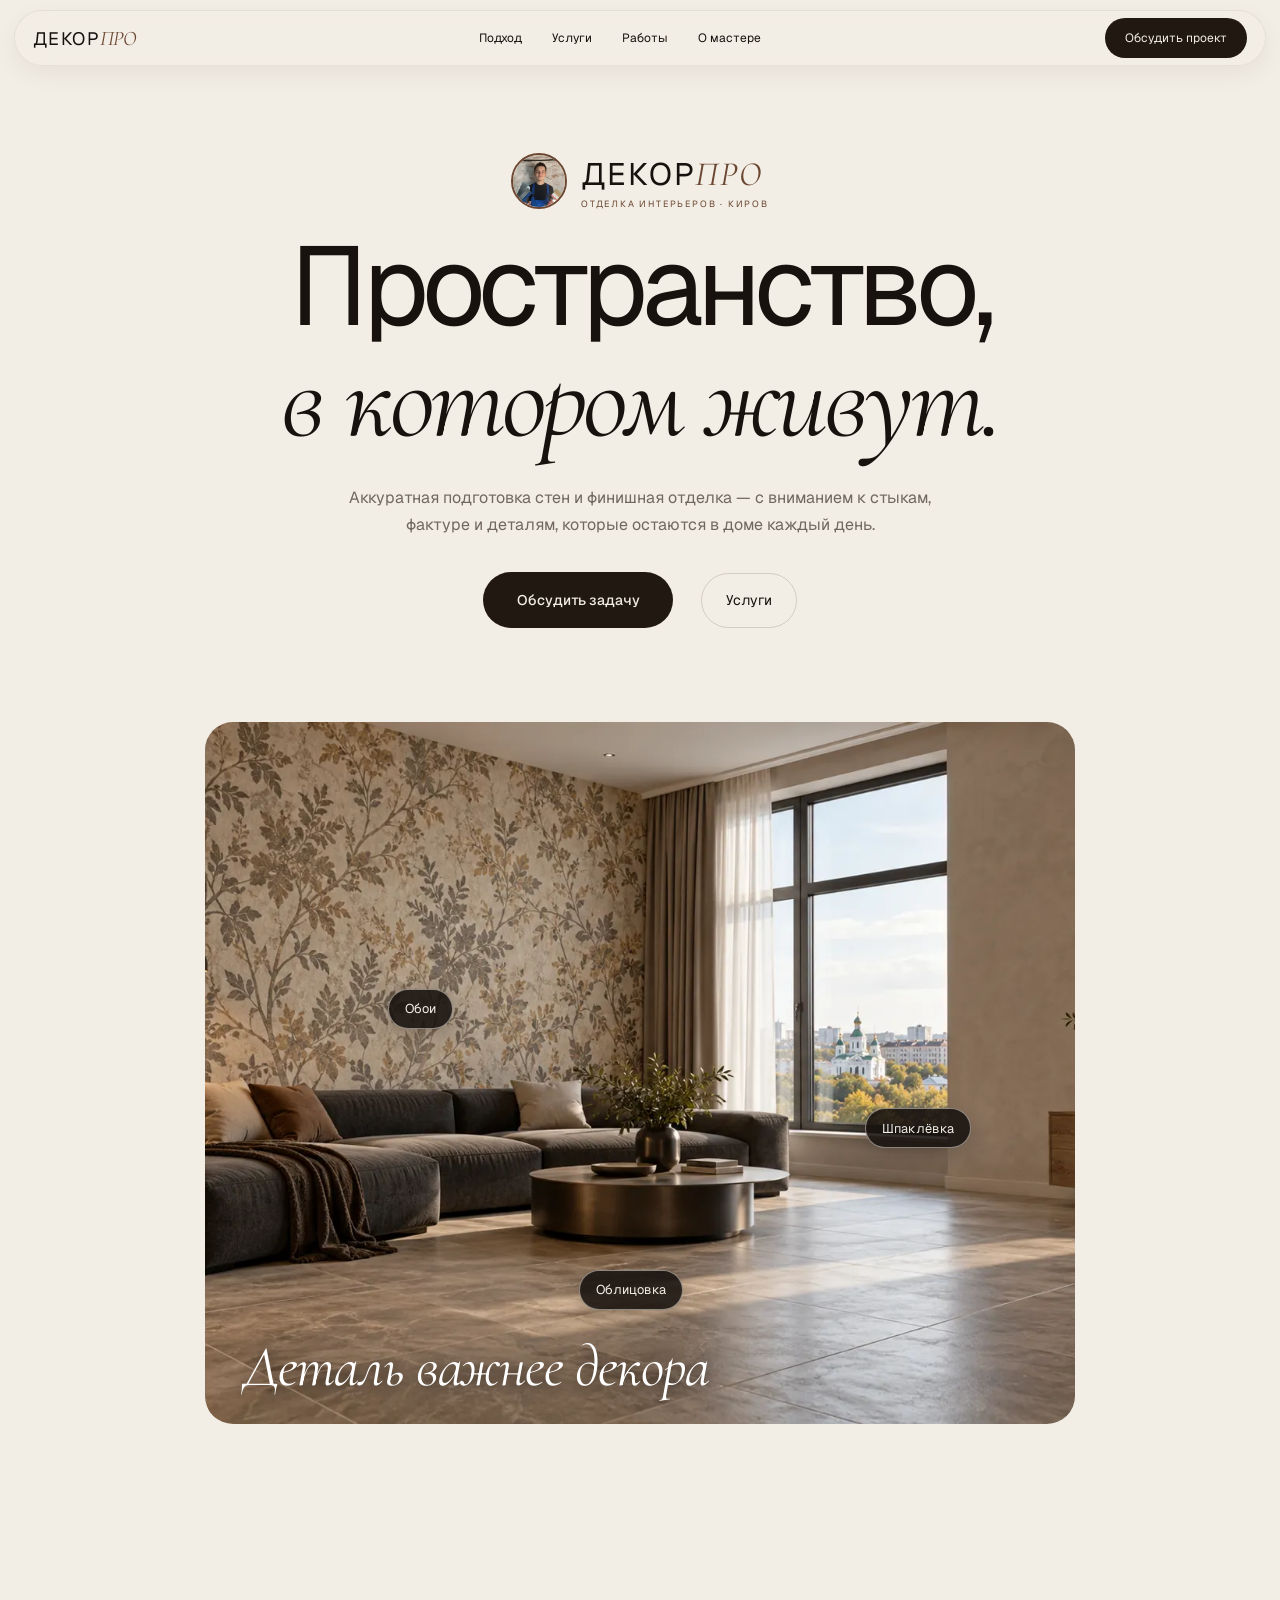
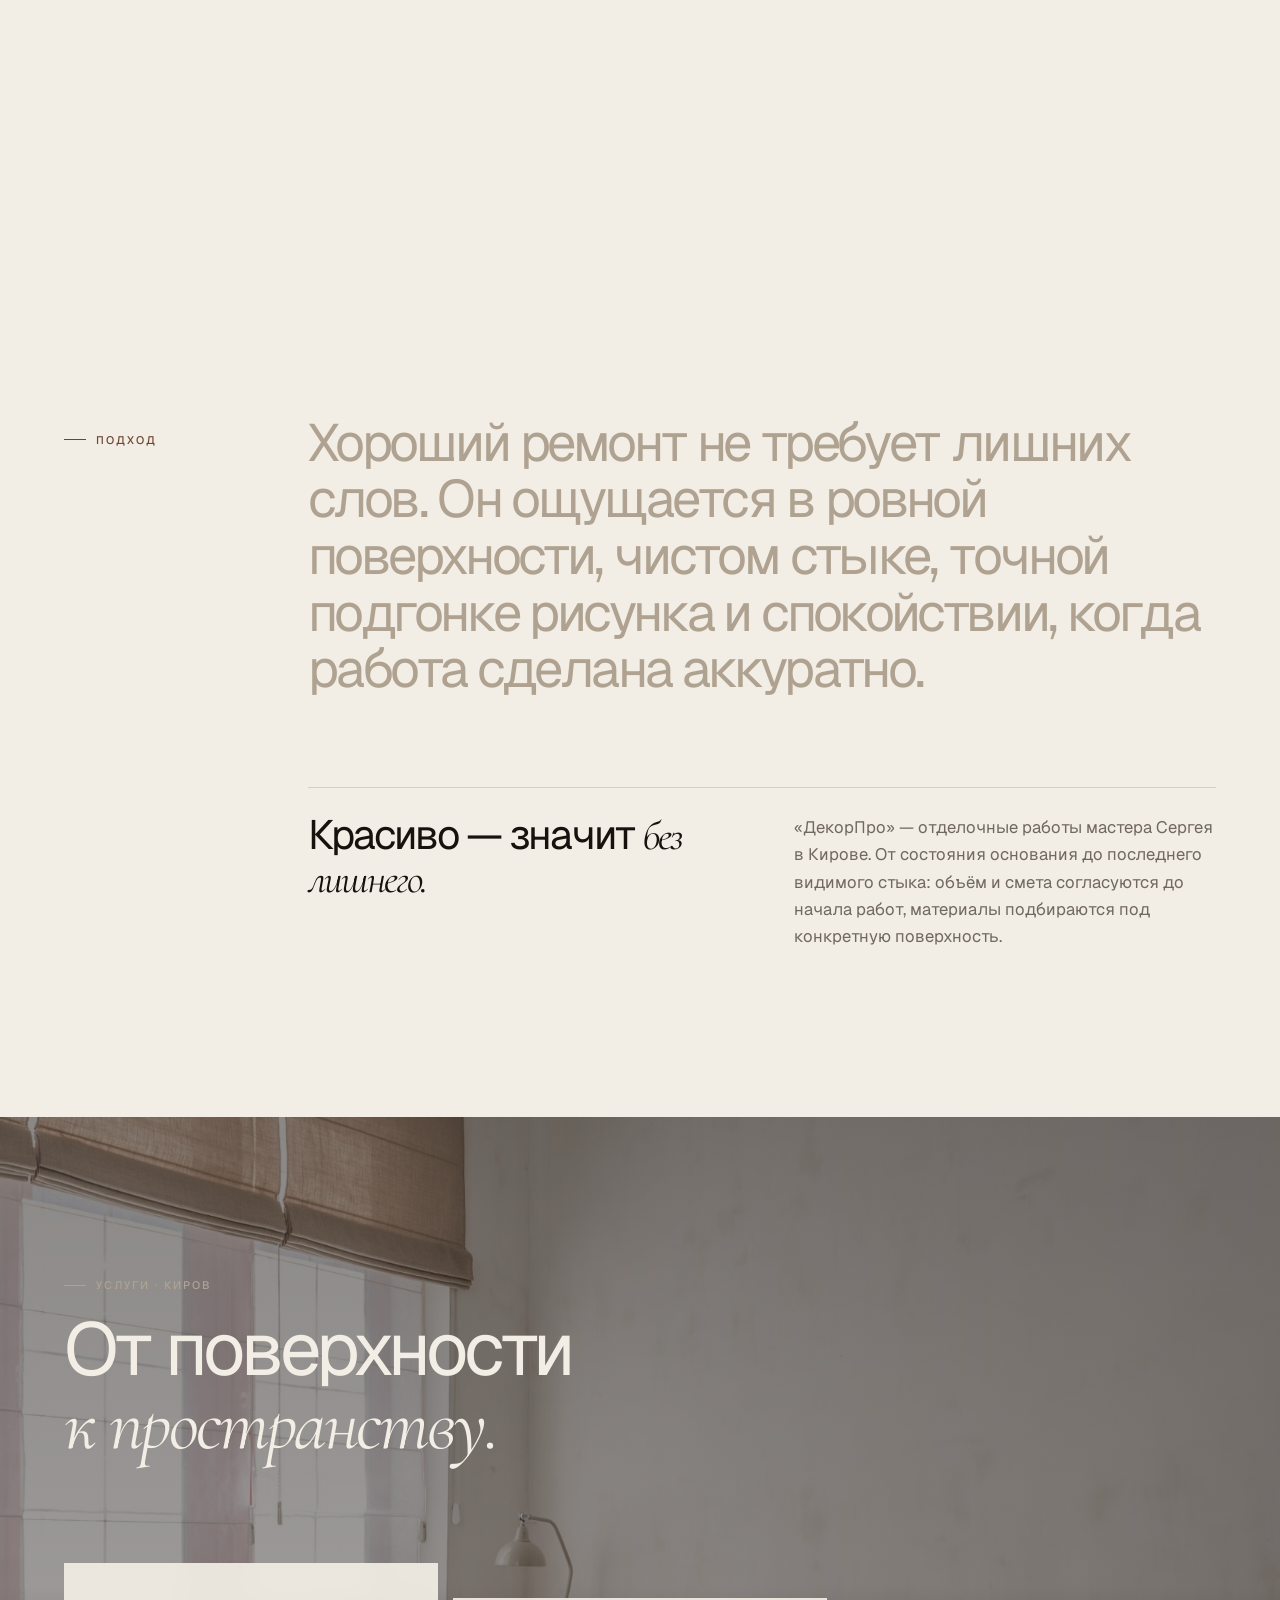
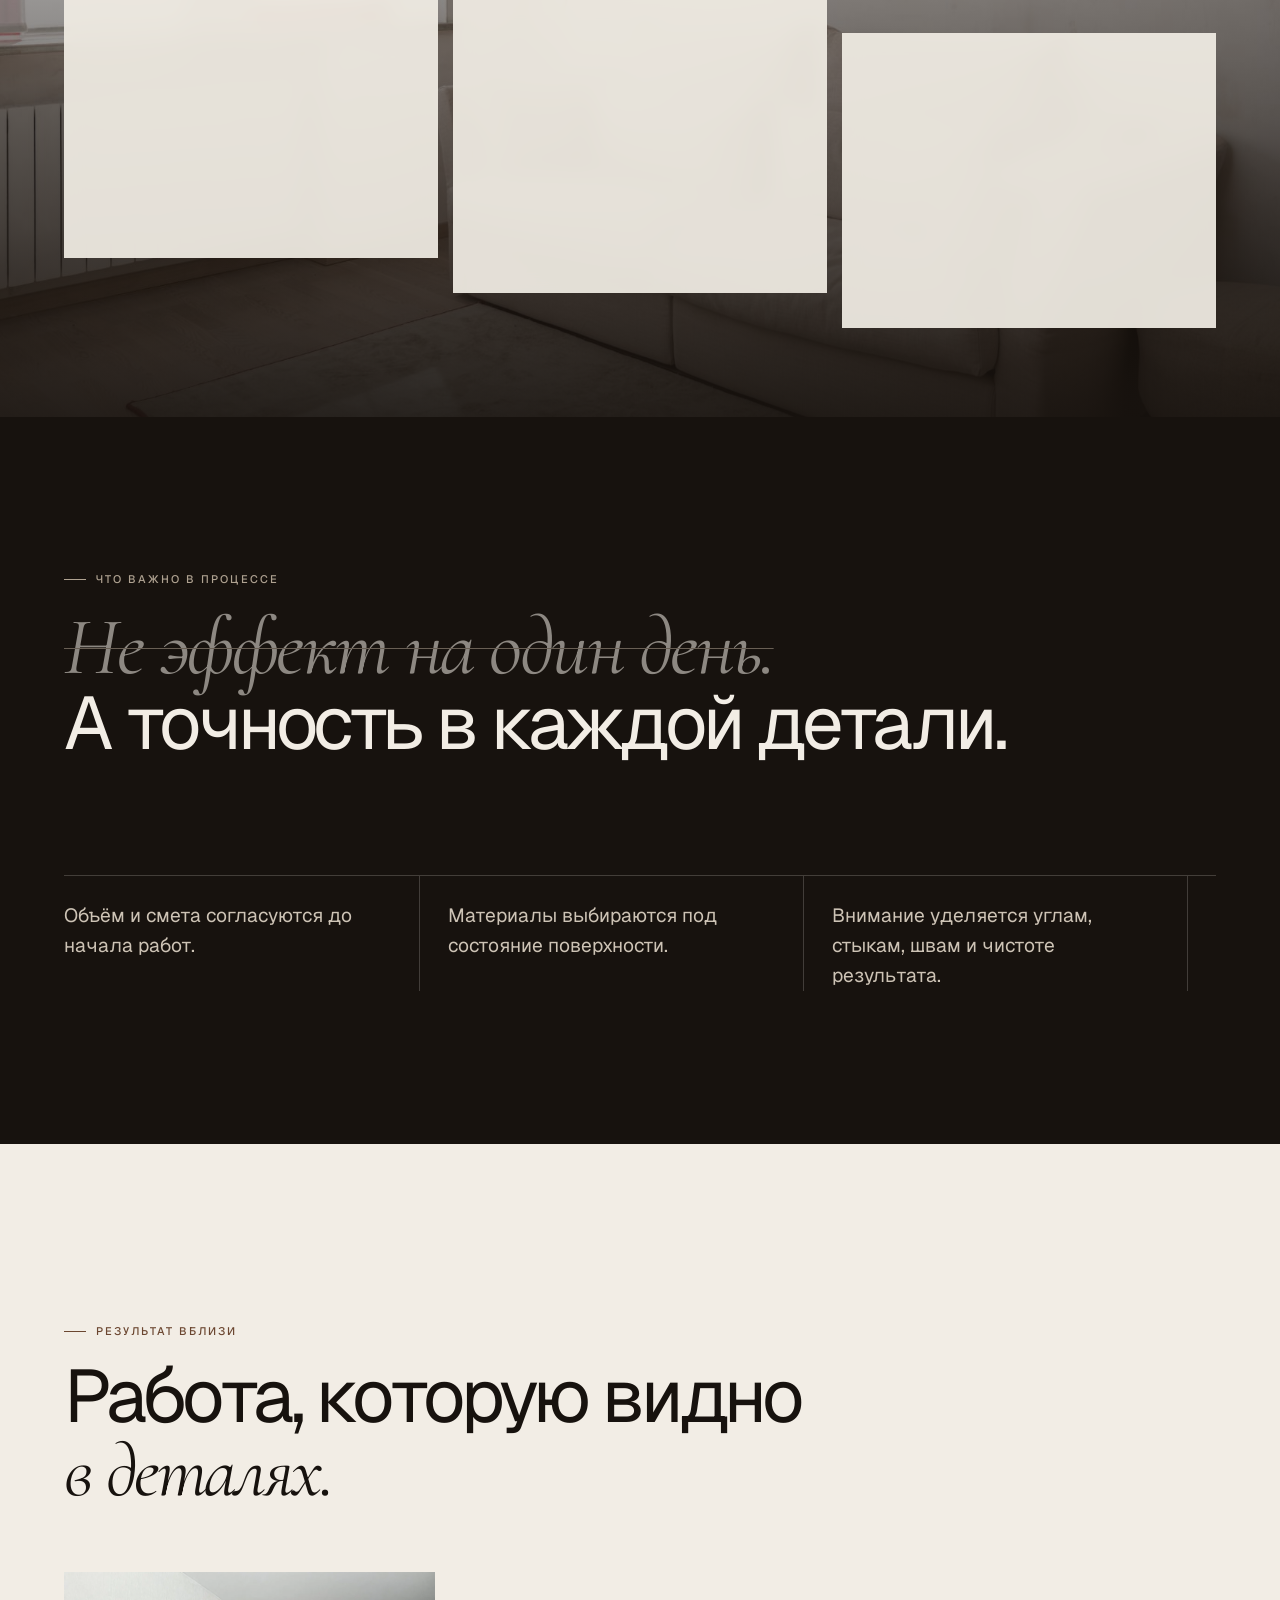
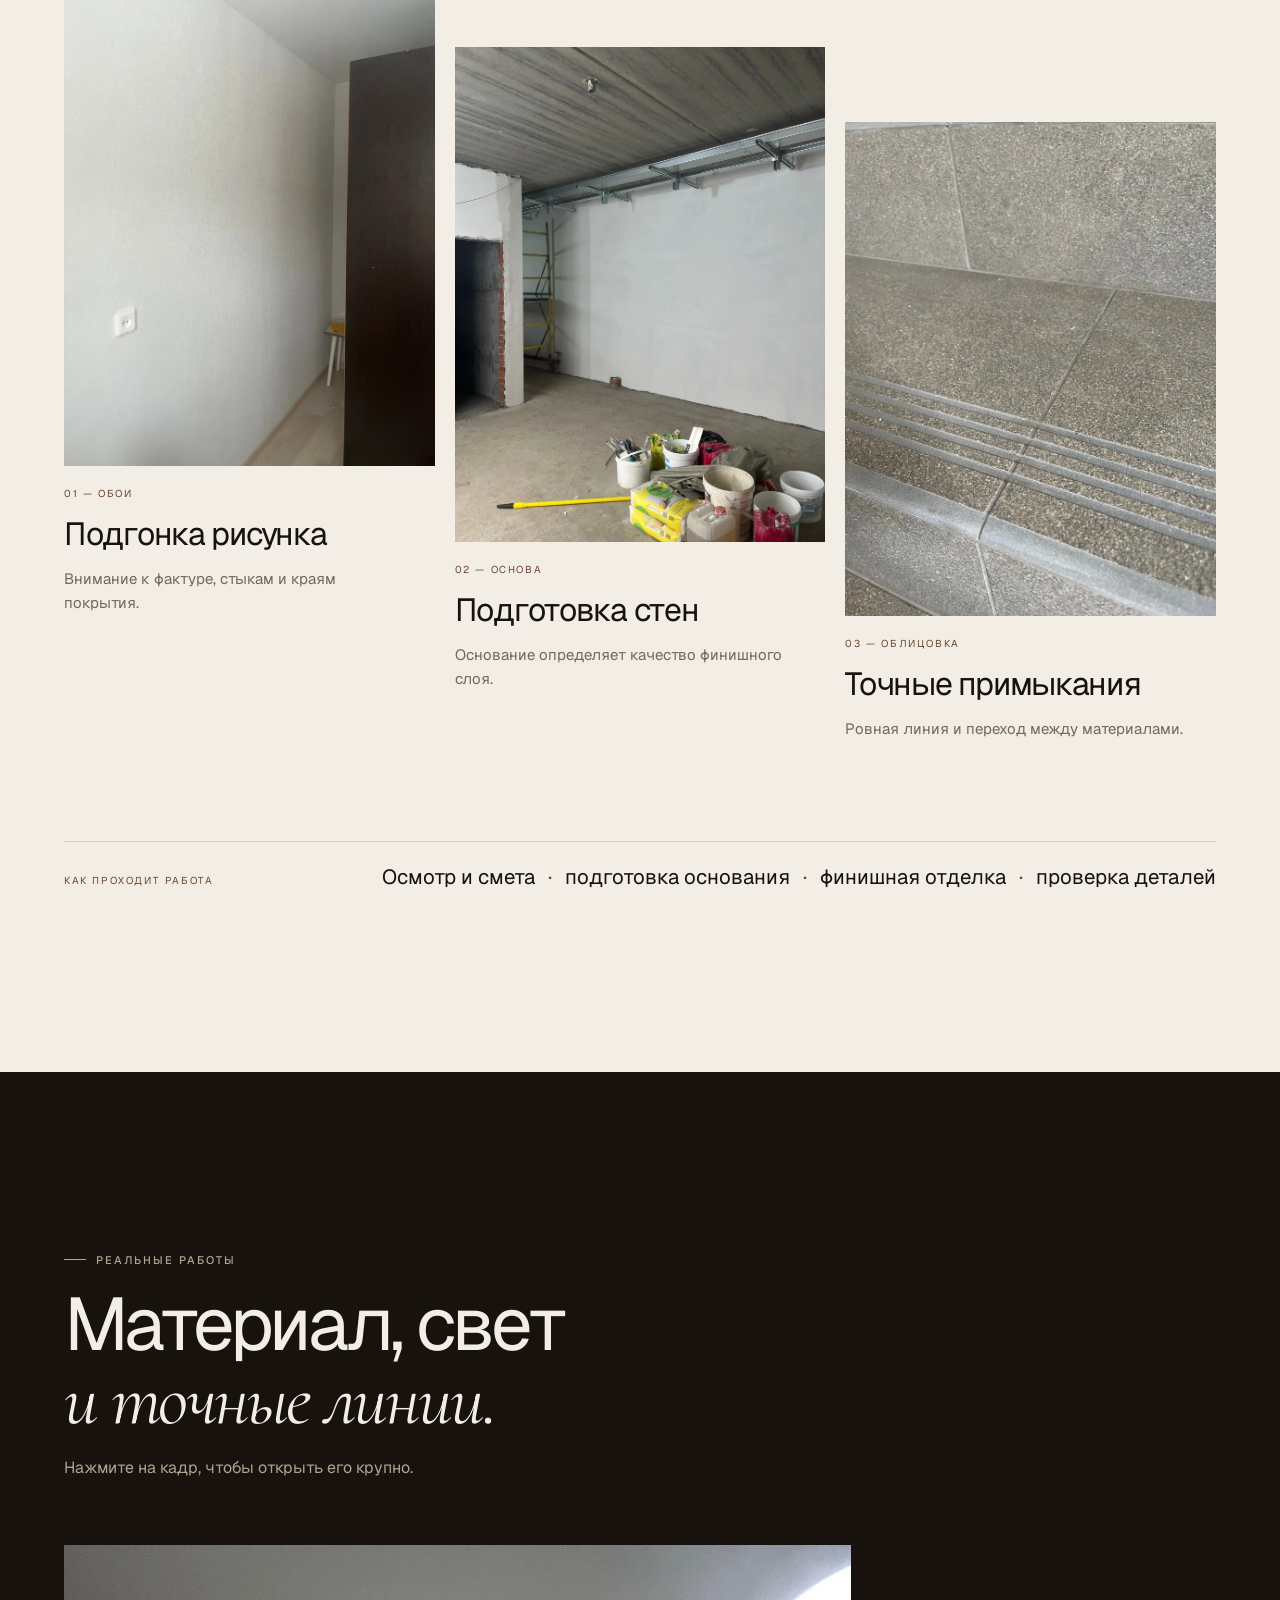
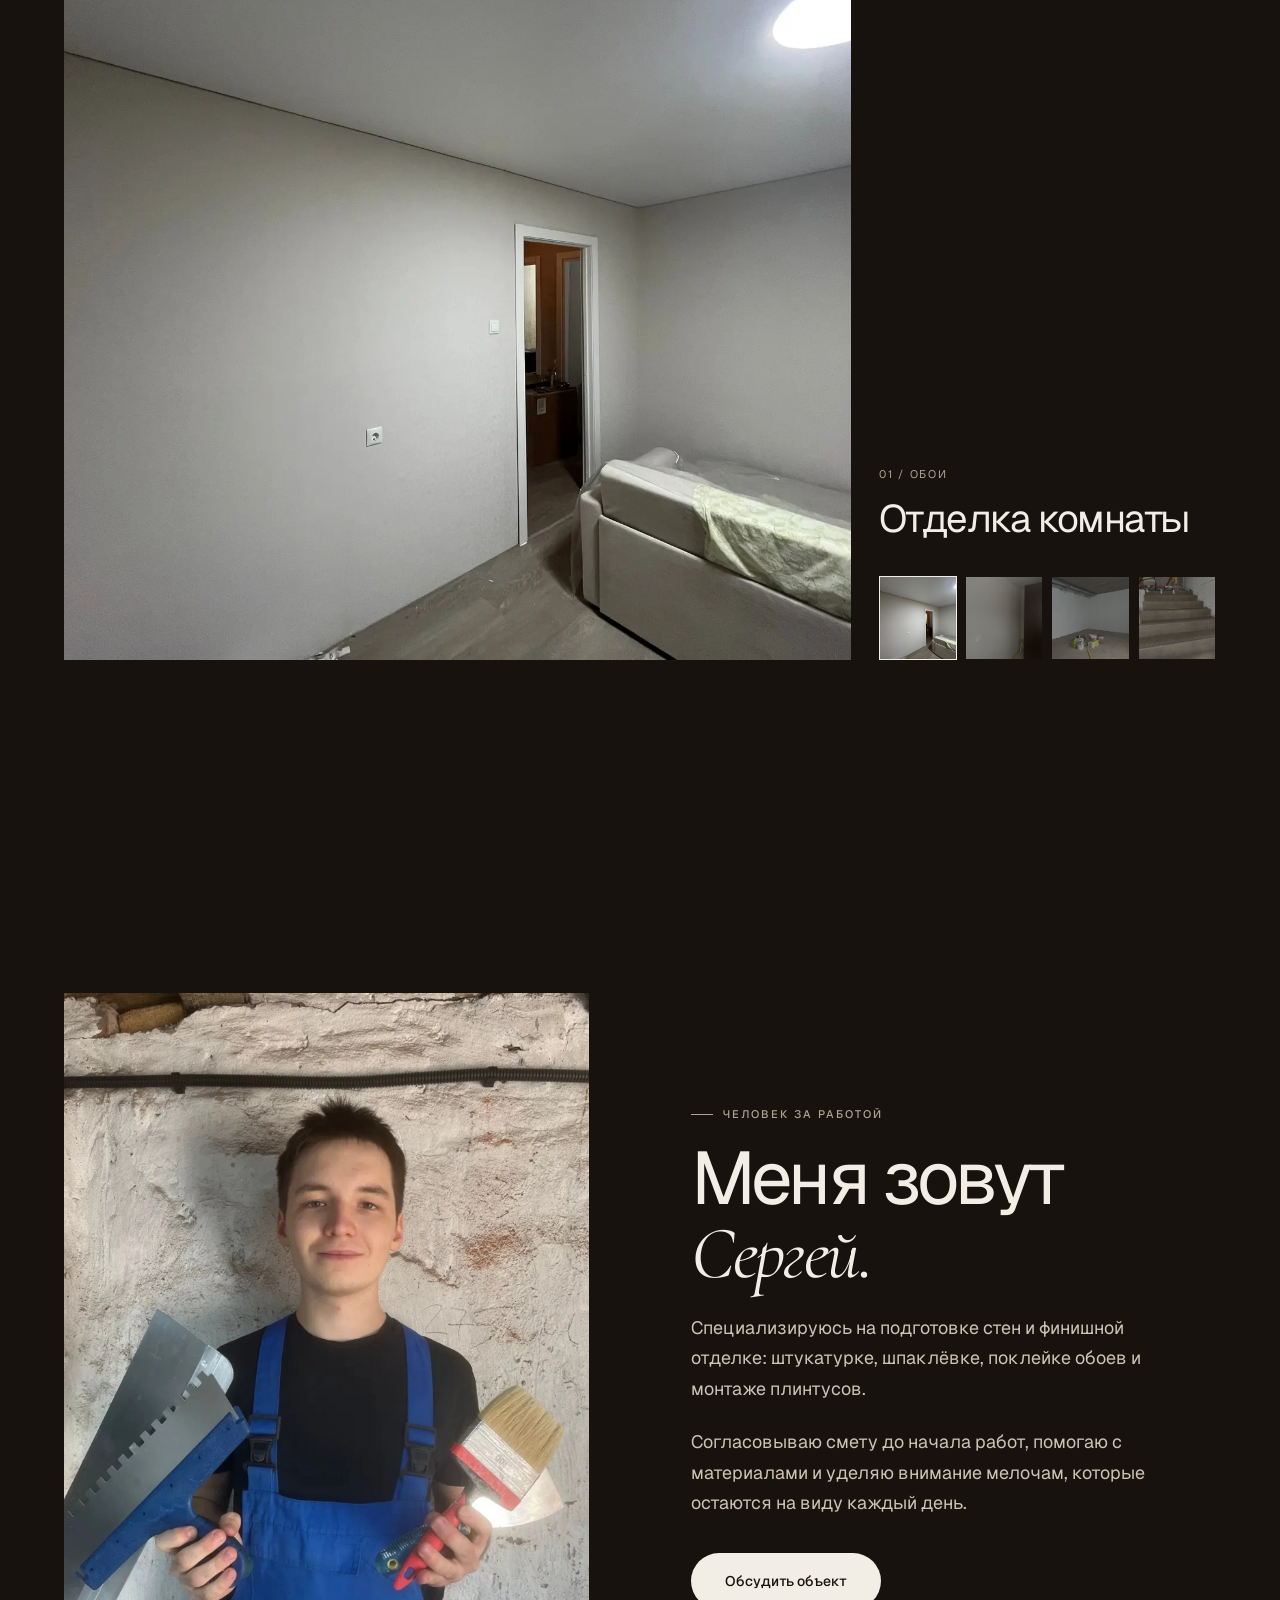
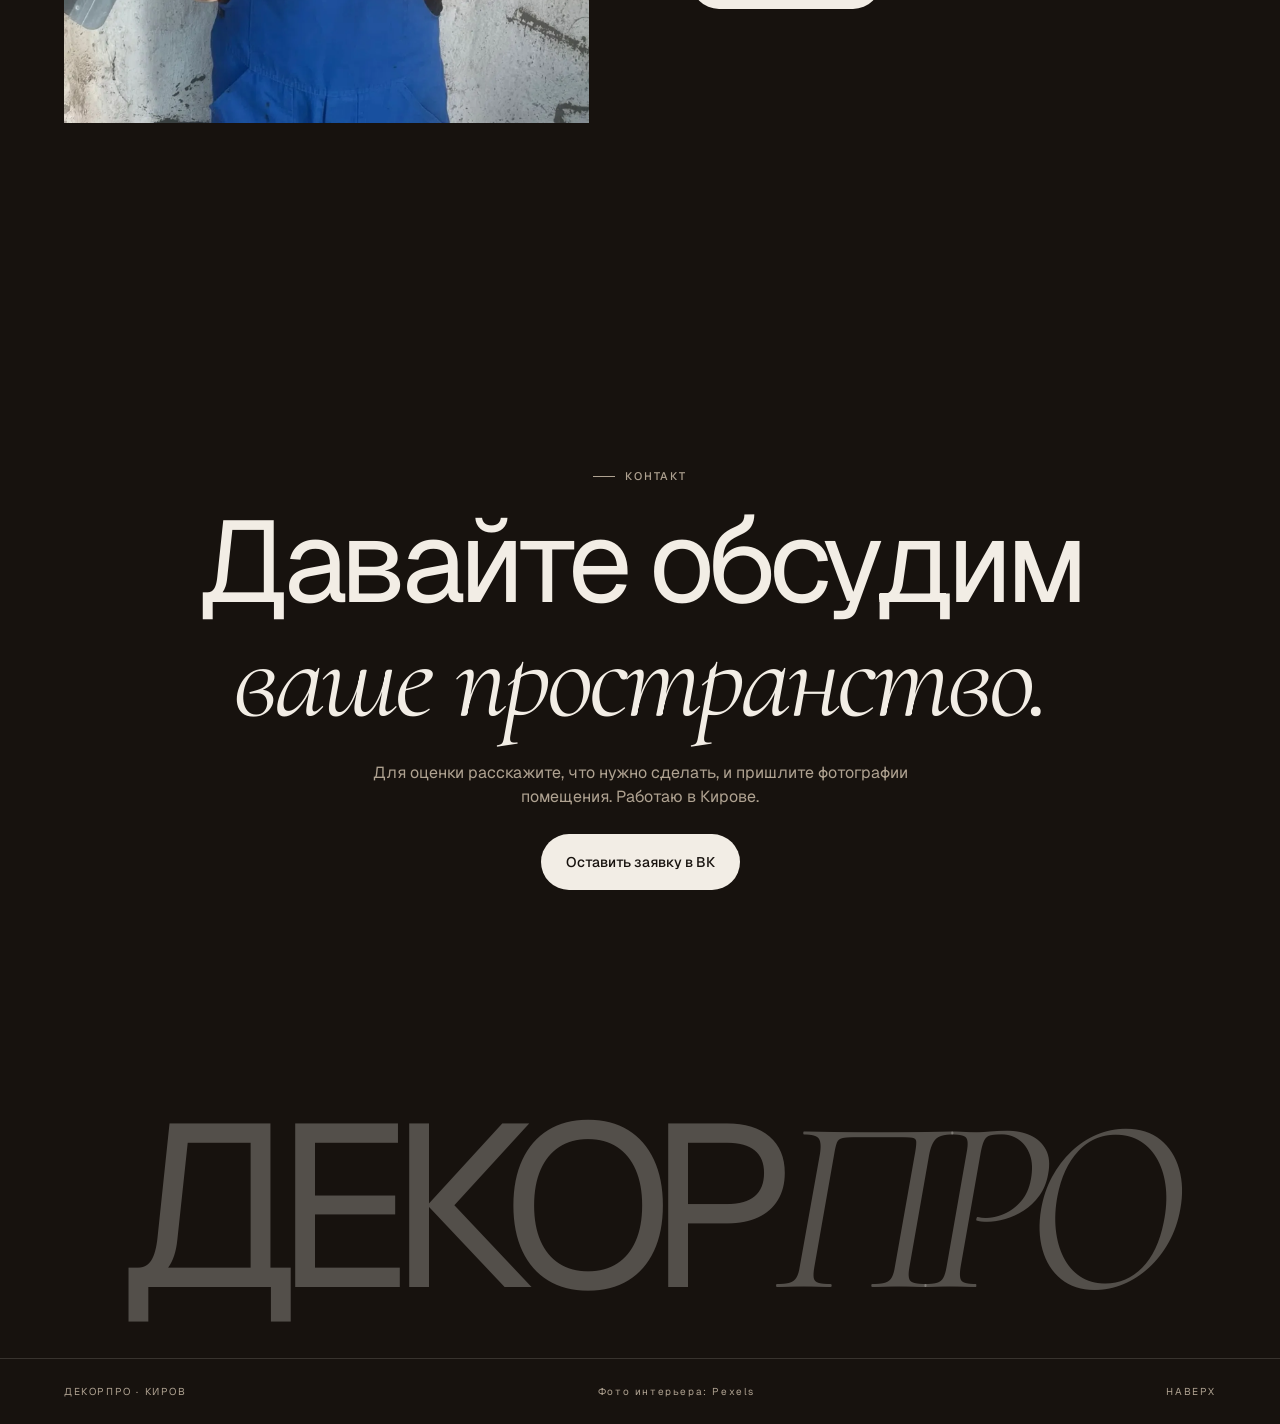
==== commit c1a558d2: "Refresh room button styles in browser cache" ====
--- a/index.html
+++ b/index.html
@@ -7,7 +7,7 @@
   <title>ДекорПро — отделка интерьеров в Кирове</title>
   <link rel="preconnect" href="https://fonts.googleapis.com"><link rel="preconnect" href="https://fonts.gstatic.com" crossorigin>
   <link href="https://fonts.googleapis.com/css2?family=Cormorant+Garamond:ital,wght@0,400;1,400;1,500&family=Geist:wght@300..600&display=swap" rel="stylesheet">
-  <link rel="stylesheet" href="site.css"><link rel="stylesheet" href="master.css"><link rel="stylesheet" href="revision.css">
+  <link rel="stylesheet" href="site.css"><link rel="stylesheet" href="master.css"><link rel="stylesheet" href="revision.css?v=5265b60">
 </head>
 <body>
   <a class="skip" href="#main">К содержанию</a>
--- a/revision.css
+++ b/revision.css
@@ -61,13 +61,7 @@
 .hero-stage{height:125vh;scroll-margin-top:85px}
 .hero-frame{height:min(78vh,760px);top:11vh}
 .hero-frame figcaption{font-size:clamp(34px,4.5vw,70px);bottom:30px;left:38px;line-height:.95;text-shadow:0 2px 15px rgba(0,0,0,.7)}
-.hero-hotspot{min-height:57px;padding:7px 20px 7px 10px;background:rgba(242,237,229,.93);color:var(--espresso);border:1px solid rgba(242,237,229,.85);box-shadow:0 9px 28px rgba(23,18,14,.32),inset 0 0 0 1px rgba(34,24,18,.12);font-size:clamp(15px,1.4vw,20px);font-weight:500;gap:12px}
-.hero-hotspot::before{content:'+';display:grid;place-items:center;width:42px;height:42px;border-radius:50%;background:var(--espresso);color:var(--cream);font-size:22px;font-weight:300;line-height:1;flex:none}
-.hero-hotspot:hover{background:var(--cream);color:var(--ink);transform:translateY(-5px) scale(1.03)}
-.hero-hotspot--wall{left:18%;top:36%}
-.hero-hotspot--window{right:9%;top:52%}
-.hero-hotspot--floor{left:39%;top:76%}
 .principles s{font-family:var(--serif);font-style:italic;font-size:1.1em;letter-spacing:-.03em;font-weight:400}
 .principles .heading span{font-family:var(--sans);font-style:normal;font-size:1em;letter-spacing:-.055em}
 .big-brand{color:rgba(242,237,229,.28)}
-@media(max-width:760px){.hero-stage{height:96vh;scroll-margin-top:70px}.hero-frame{height:65vh;top:13vh}.hero-frame figcaption{font-size:clamp(31px,9vw,46px);left:16px;bottom:22px}.hero-hotspot{min-height:43px;padding:5px 11px 5px 5px;font-size:13px;gap:7px}.hero-hotspot::before{width:32px;height:32px;font-size:17px}.hero-hotspot--wall{left:7%;top:34%}.hero-hotspot--window{right:2%;top:50%}.hero-hotspot--floor{left:32%;top:74%}.pill{min-width:0;padding:0 22px}.big-brand{font-size:clamp(4.6rem,17vw,9rem)}}
+@media(max-width:760px){.hero-stage{height:96vh;scroll-margin-top:70px}.hero-frame{height:65vh;top:13vh}.hero-frame figcaption{font-size:clamp(31px,9vw,46px);left:16px;bottom:22px}.pill{min-width:0;padding:0 22px}.big-brand{font-size:clamp(4.6rem,17vw,9rem)}}
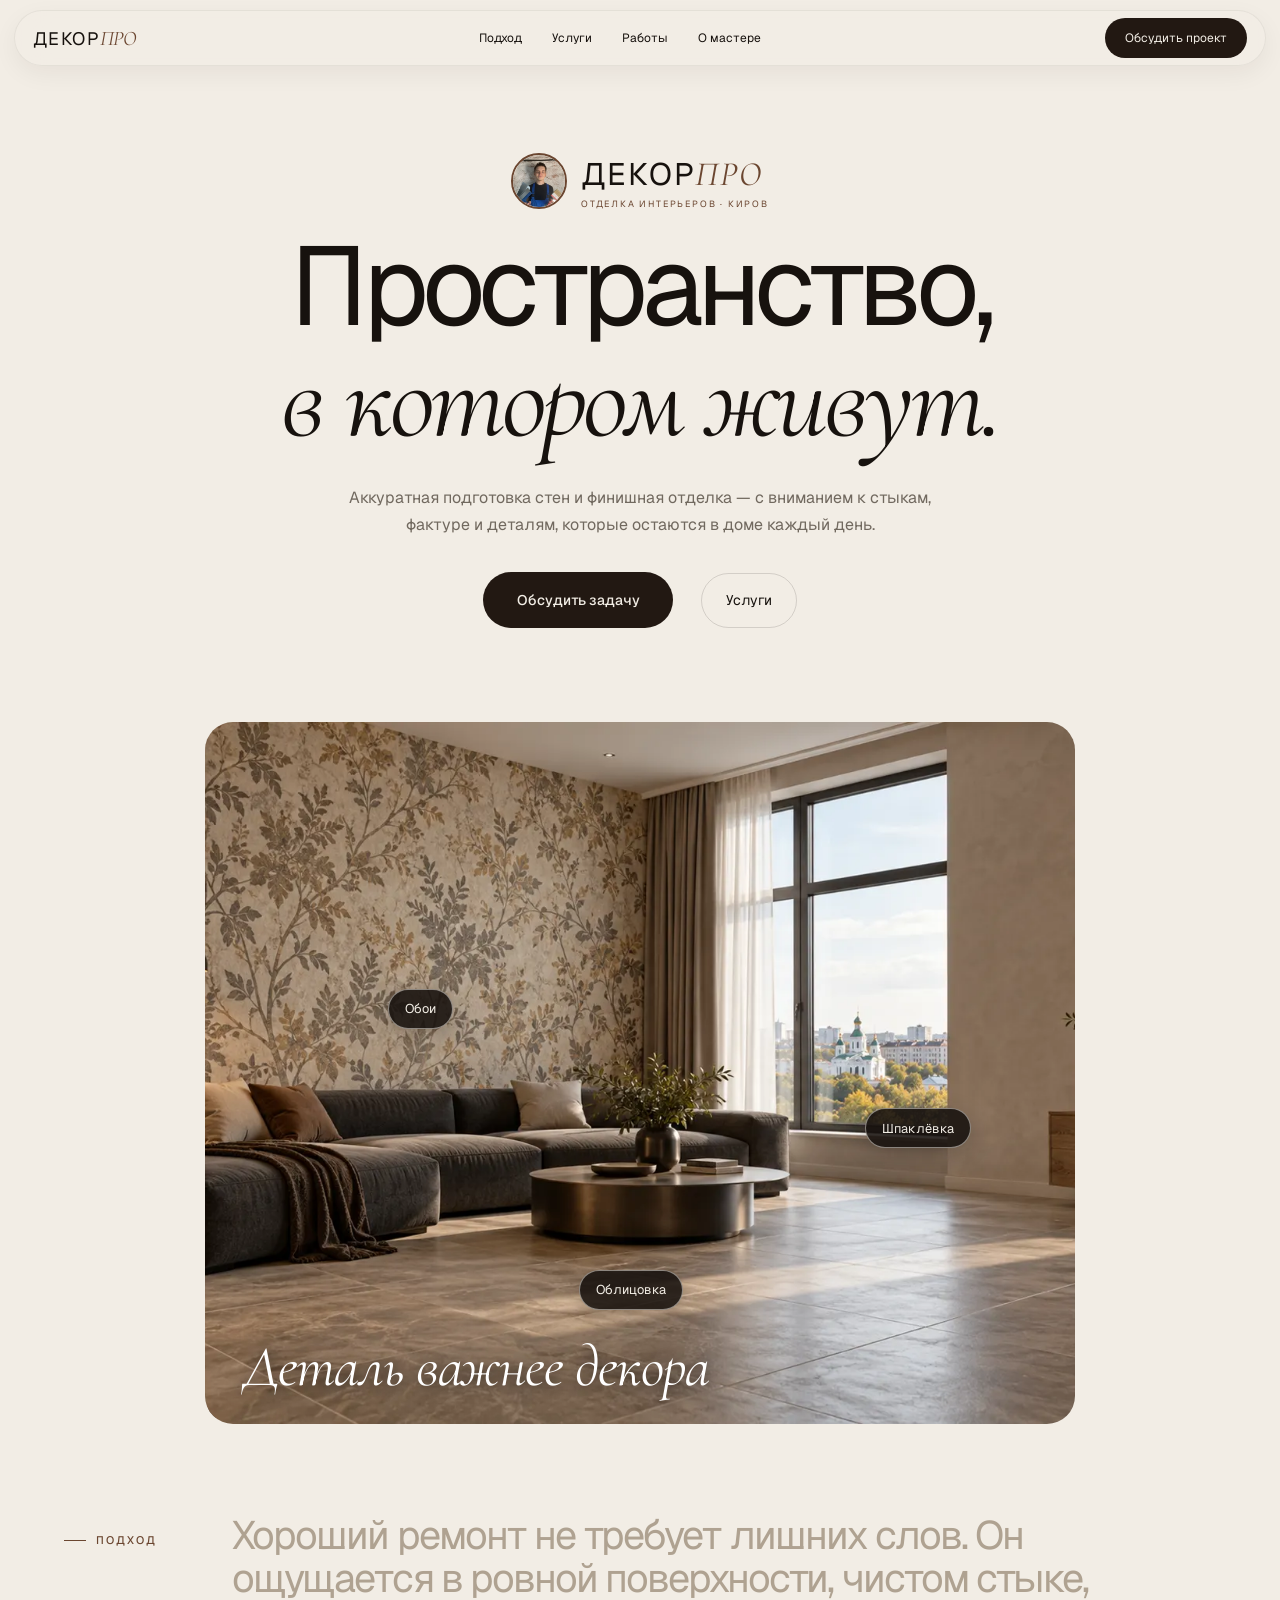
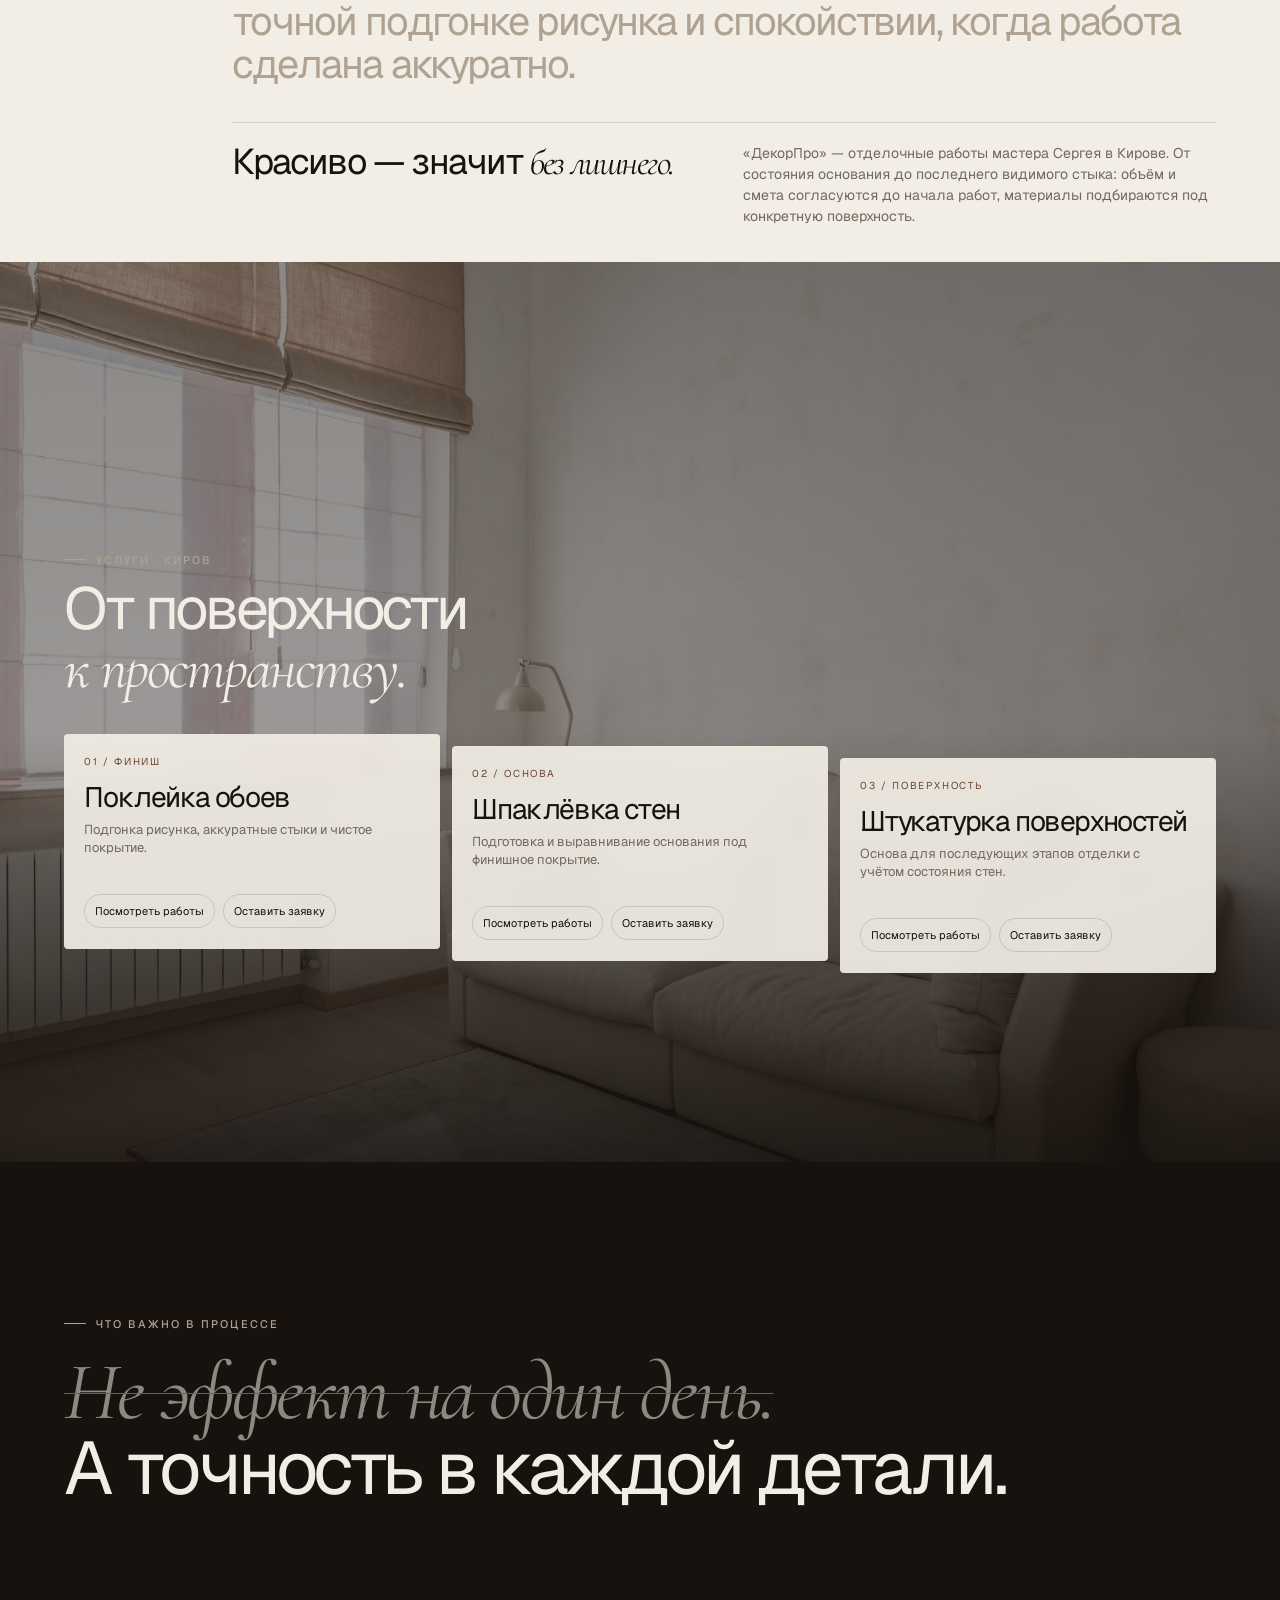
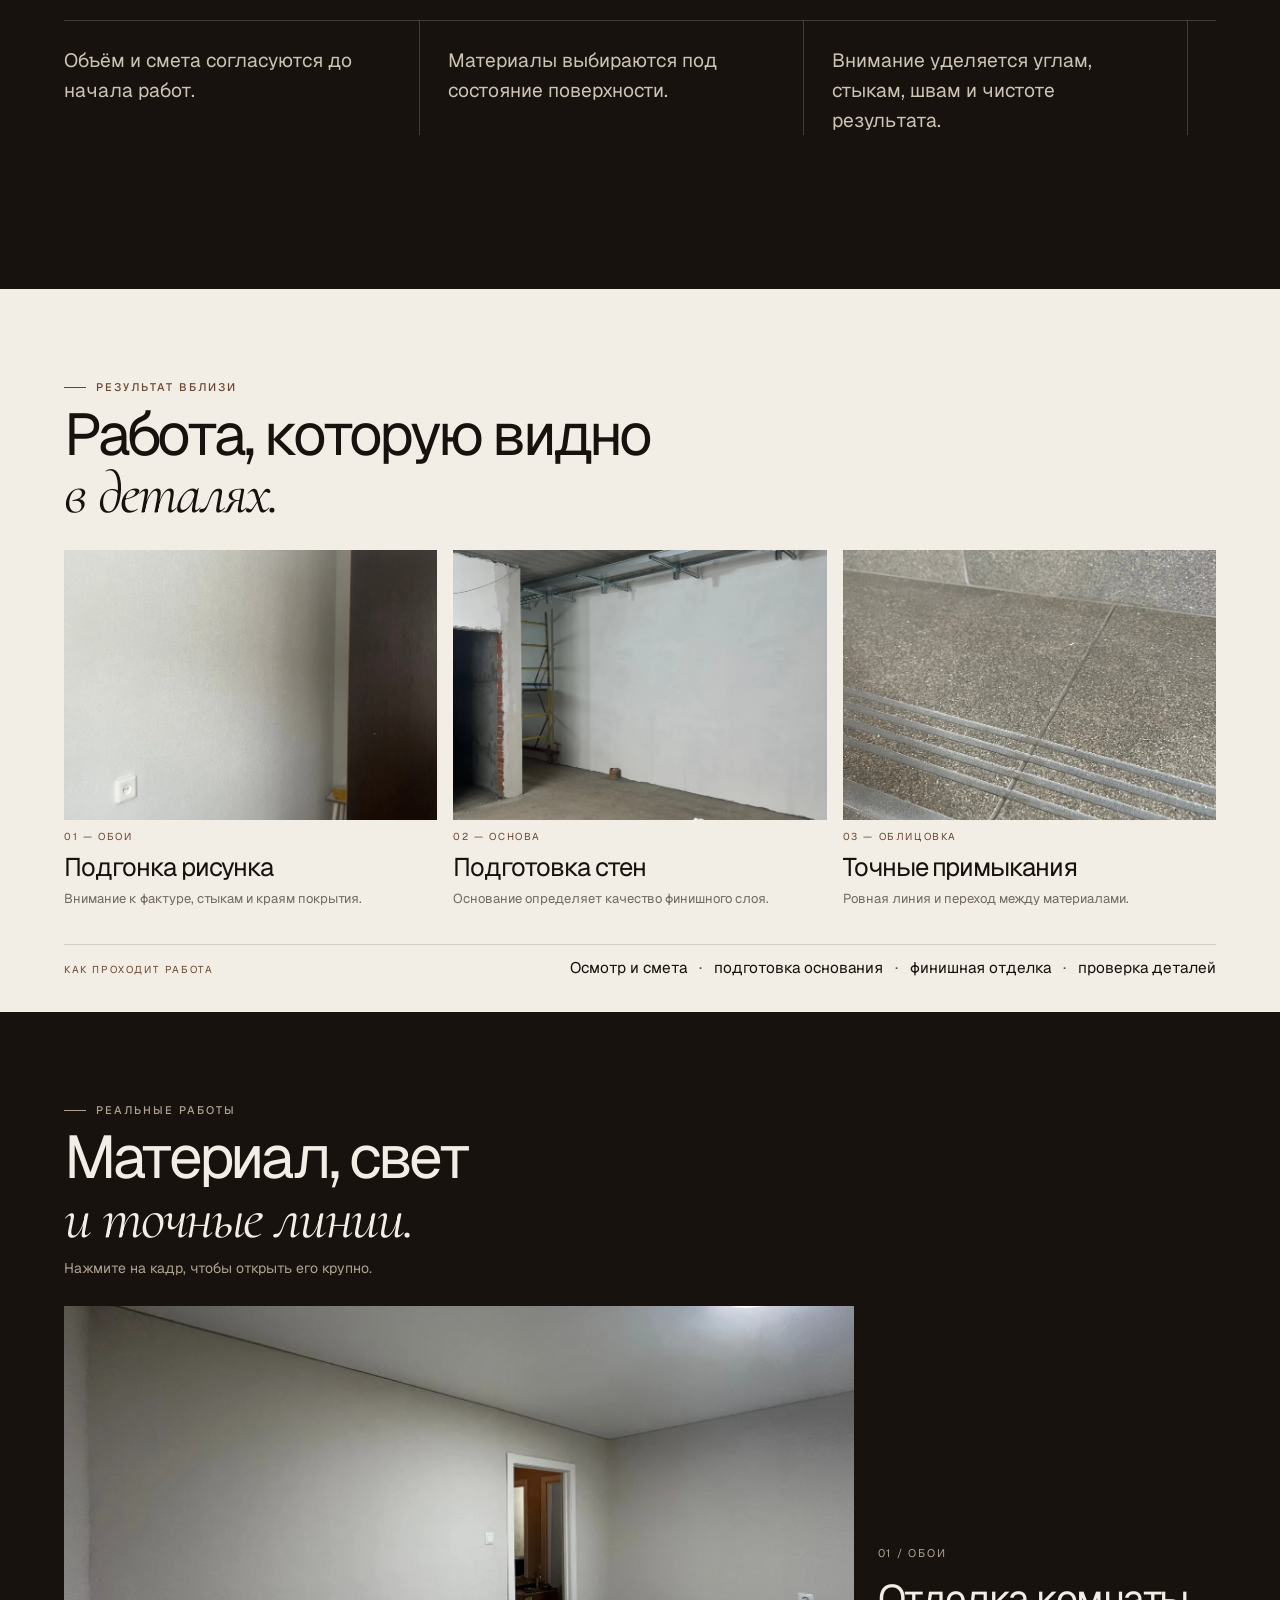
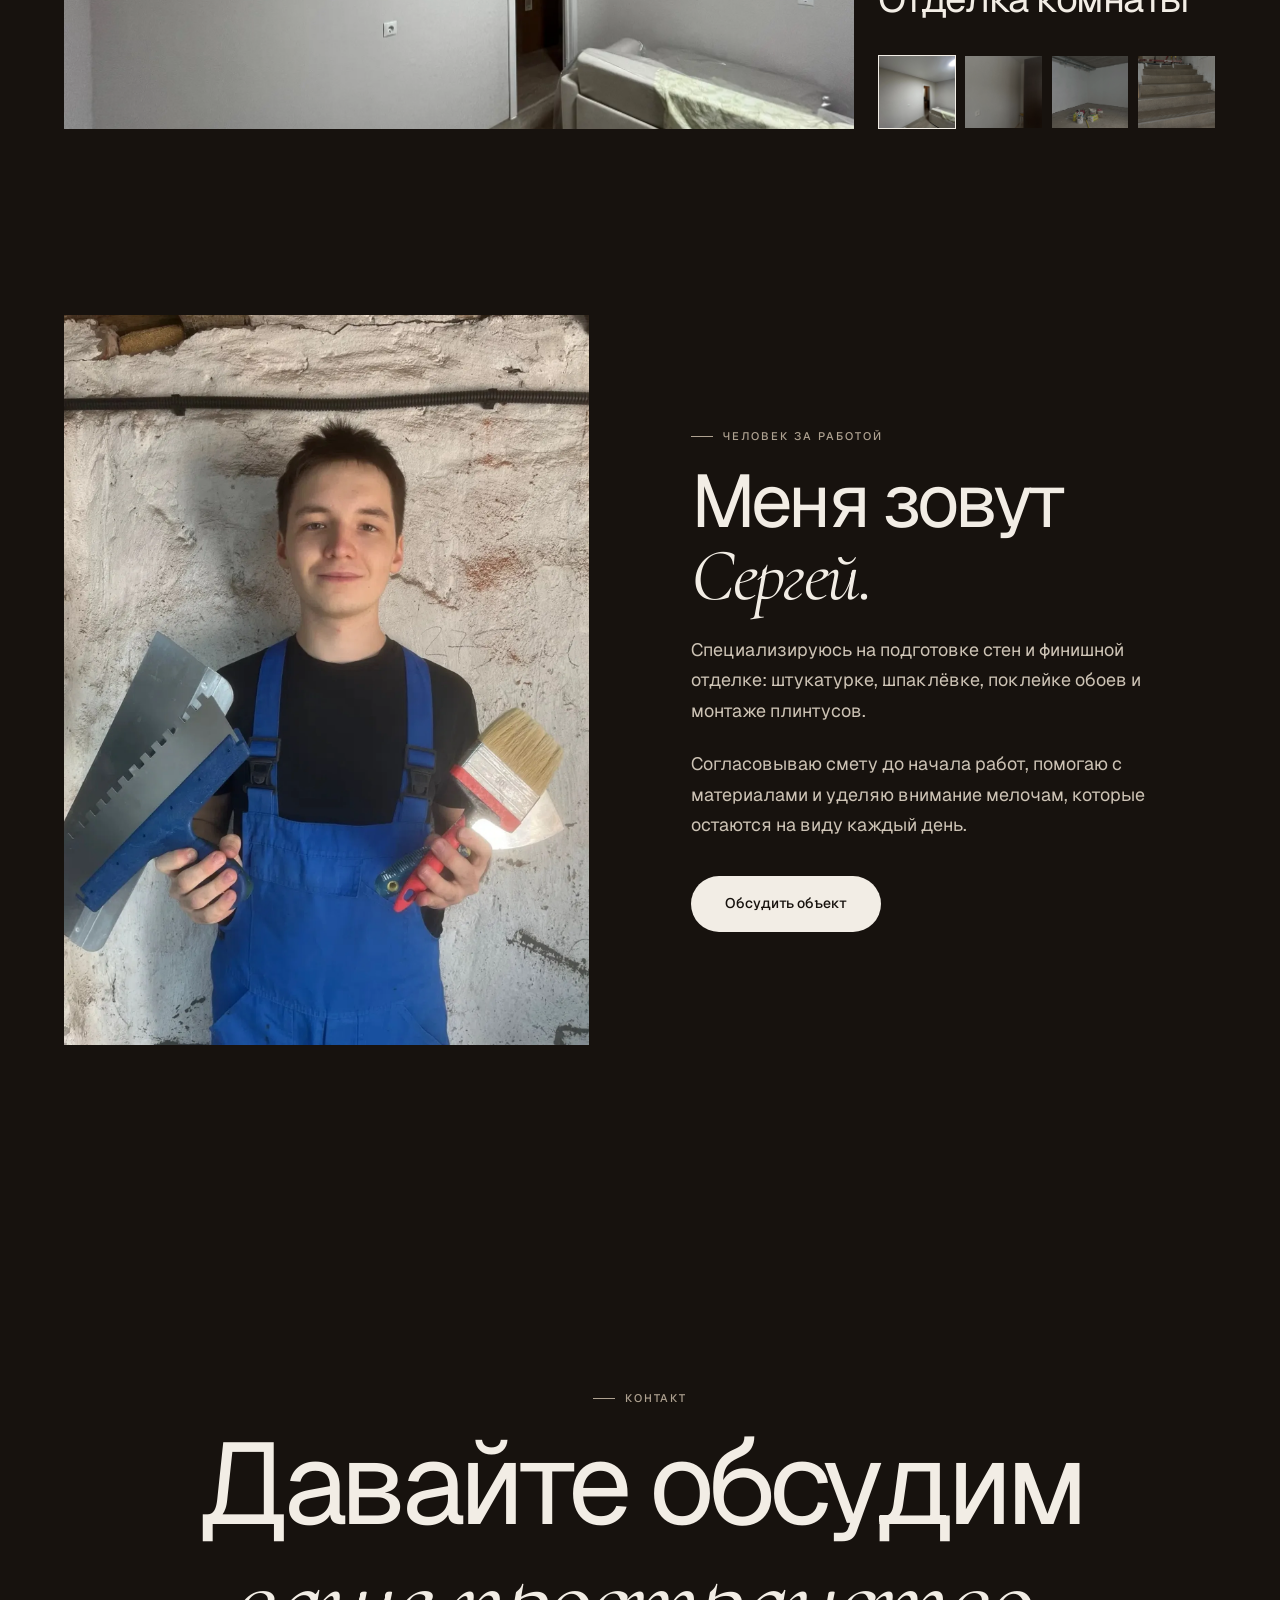
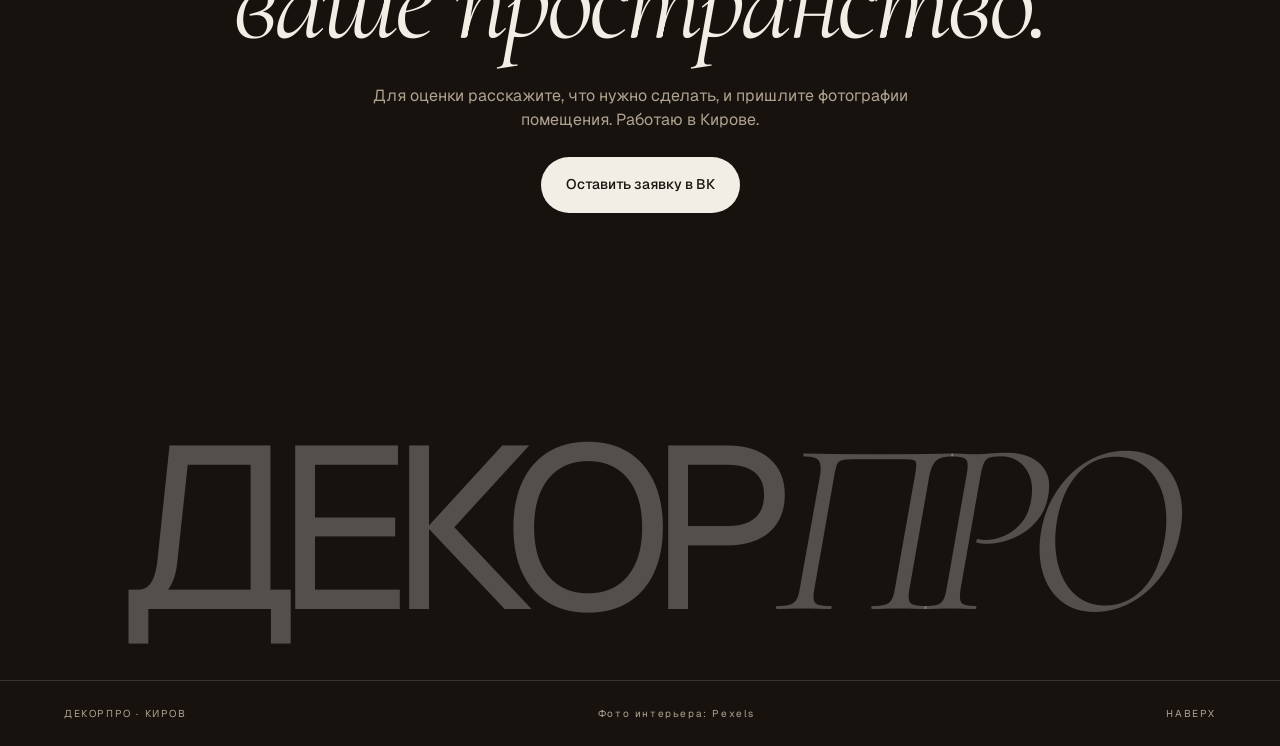
==== commit aa369406: "Compact editorial sections and keep hero image fixed" ====
--- a/index.html
+++ b/index.html
@@ -7,7 +7,7 @@
   <title>ДекорПро — отделка интерьеров в Кирове</title>
   <link rel="preconnect" href="https://fonts.googleapis.com"><link rel="preconnect" href="https://fonts.gstatic.com" crossorigin>
   <link href="https://fonts.googleapis.com/css2?family=Cormorant+Garamond:ital,wght@0,400;1,400;1,500&family=Geist:wght@300..600&display=swap" rel="stylesheet">
-  <link rel="stylesheet" href="site.css"><link rel="stylesheet" href="master.css"><link rel="stylesheet" href="revision.css?v=5265b60">
+  <link rel="stylesheet" href="site.css"><link rel="stylesheet" href="master.css"><link rel="stylesheet" href="revision.css?v=compact-1">
 </head>
 <body>
   <a class="skip" href="#main">К содержанию</a>
@@ -66,5 +66,5 @@
   </main>
   <footer><span>ДЕКОРПРО · КИРОВ</span><a href="https://www.pexels.com/photo/couch-in-room-8092177/" target="_blank" rel="noopener">Фото интерьера: Pexels</a><a href="#top">НАВЕРХ</a></footer>
   <dialog class="image-dialog" data-image-dialog><button type="button" aria-label="Закрыть фотографию" data-image-close>×</button><img alt=""></dialog>
-  <script src="site.js"></script><script src="revision.js"></script>
+  <script src="site.js?v=compact-1"></script><script src="revision.js"></script>
 </body></html>
--- a/revision.css
+++ b/revision.css
@@ -65,3 +65,58 @@
 .principles .heading span{font-family:var(--sans);font-style:normal;font-size:1em;letter-spacing:-.055em}
 .big-brand{color:rgba(242,237,229,.28)}
 @media(max-width:760px){.hero-stage{height:96vh;scroll-margin-top:70px}.hero-frame{height:65vh;top:13vh}.hero-frame figcaption{font-size:clamp(31px,9vw,46px);left:16px;bottom:22px}.pill{min-width:0;padding:0 22px}.big-brand{font-size:clamp(4.6rem,17vw,9rem)}}
+
+/* Keep the opening photograph at its original size and bring the editorial
+   sections within a typical laptop viewport. */
+.hero-stage{height:auto;scroll-margin-top:80px}
+.hero-frame{position:relative;top:auto;width:68vw;border-radius:28px}
+.approach-combined{padding:clamp(78px,10vh,100px) 0 35px}
+.approach-grid{grid-template-columns:130px minmax(0,1fr);gap:clamp(20px,3vw,48px)}
+.approach-grid .word-scrub{font-size:clamp(28px,3.1vw,47px);line-height:1.08}
+.approach-story{margin-top:clamp(22px,4vh,42px);padding-top:20px;gap:clamp(20px,3vw,45px)}
+.approach-story h2{font-size:clamp(29px,2.8vw,43px)}
+.approach-story p{font-size:clamp(14px,1.1vw,17px);line-height:1.5}
+.service-showcase{min-height:100vh;padding:clamp(92px,12vh,112px) 0 32px}
+.service-showcase .heading{font-size:clamp(42px,4.6vw,72px);margin-top:12px}
+.service-cards{gap:12px;margin-top:clamp(22px,4vh,42px)}
+.service-cards article{min-height:215px;padding:clamp(17px,1.6vw,25px)}
+.service-cards article:nth-child(2){transform:translateY(12px)}
+.service-cards article:nth-child(3){transform:translateY(24px)}
+.service-cards h3{font-size:clamp(25px,2.2vw,34px);margin:14px 0 8px}
+.service-cards p{font-size:13px;line-height:1.4}
+.service-cards article>div{padding-top:12px}
+.service-cards a{padding:8px 10px;font-size:11px}
+.details{padding:clamp(76px,10vh,96px) 0 32px}
+.details .heading{font-size:clamp(40px,4.6vw,68px);margin-top:10px}
+.detail-grid{gap:16px;margin-top:clamp(20px,3vh,32px)}
+.detail-card:nth-child(2),.detail-card:nth-child(3){padding-top:0}
+.detail-card img{height:clamp(180px,30vh,300px);aspect-ratio:auto}
+.detail-card span{margin-top:9px}
+.detail-card h3{font-size:clamp(22px,2vw,29px);margin:4px 0}
+.detail-card p{font-size:13px;line-height:1.35}
+.compact-steps{margin-top:clamp(24px,4vh,42px);padding-top:12px;gap:16px}
+.compact-steps p{font-size:clamp(14px,1.2vw,18px)}
+.portfolio{padding:clamp(76px,10vh,96px) 0 32px}
+.portfolio .heading{font-size:clamp(42px,4.7vw,70px);margin-top:10px}
+.portfolio-lead{margin-top:10px;font-size:14px}
+.gallery{margin-top:clamp(20px,3vh,32px);gap:24px;align-items:end}
+.gallery-main{height:clamp(250px,47vh,460px);aspect-ratio:auto}
+.gallery-thumbs img{height:clamp(52px,8vh,72px)}
+@media(max-width:760px){
+  .hero-stage{height:auto;scroll-margin-top:68px}
+  .hero-frame{width:88vw;height:65vh;top:auto}
+  .approach-combined{padding:84px 0 55px}
+  .approach-grid,.approach-story{grid-template-columns:1fr}
+  .approach-grid .word-scrub{font-size:clamp(29px,7vw,43px)}
+  .approach-story{margin-top:28px;gap:14px}
+  .service-showcase{min-height:0;padding:84px 0 65px}
+  .service-cards{grid-template-columns:1fr;margin-top:30px}
+  .service-cards article,.service-cards article:nth-child(2),.service-cards article:nth-child(3){min-height:190px;transform:none}
+  .details{padding:84px 0 60px}
+  .detail-grid{grid-template-columns:1fr;gap:28px}
+  .detail-card img{height:auto;aspect-ratio:4/3}
+  .compact-steps{margin-top:35px}
+  .portfolio{padding:84px 0 65px}
+  .gallery{grid-template-columns:1fr}
+  .gallery-main{height:auto;aspect-ratio:1.2}
+}
